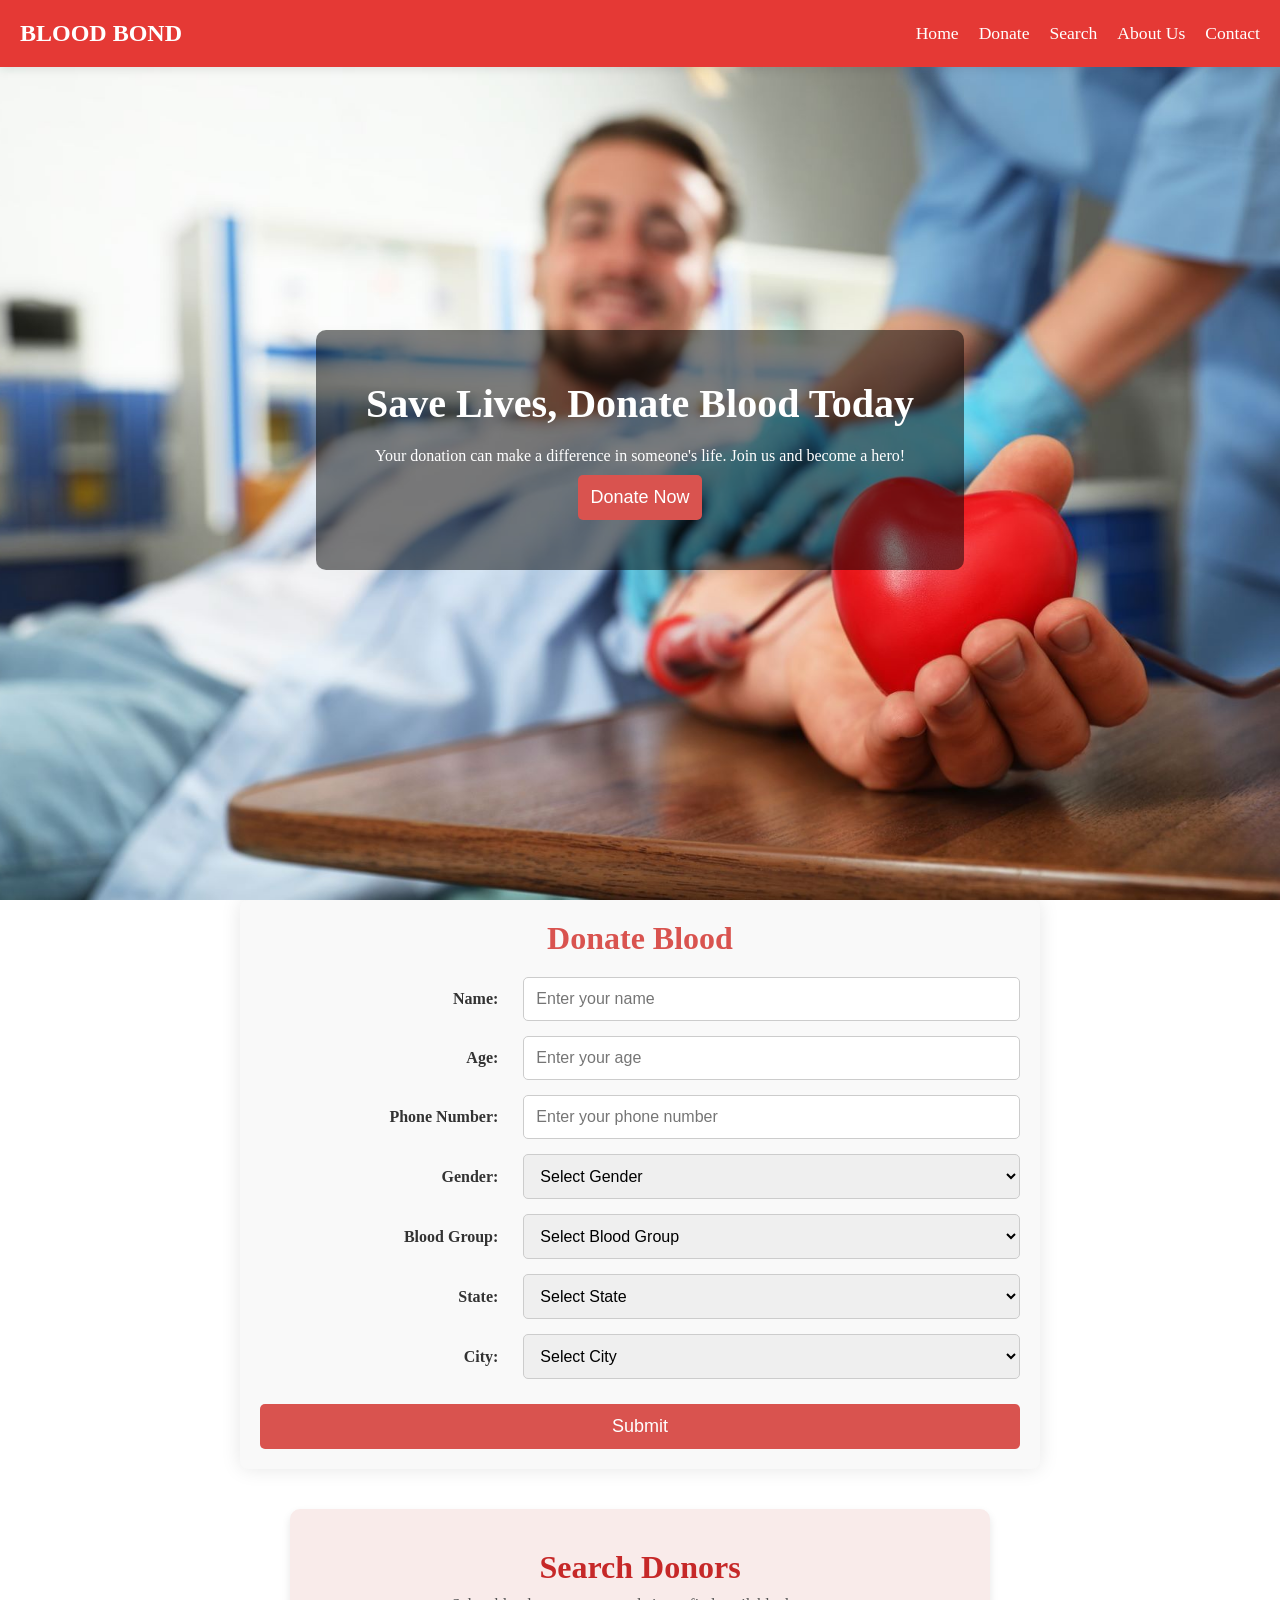
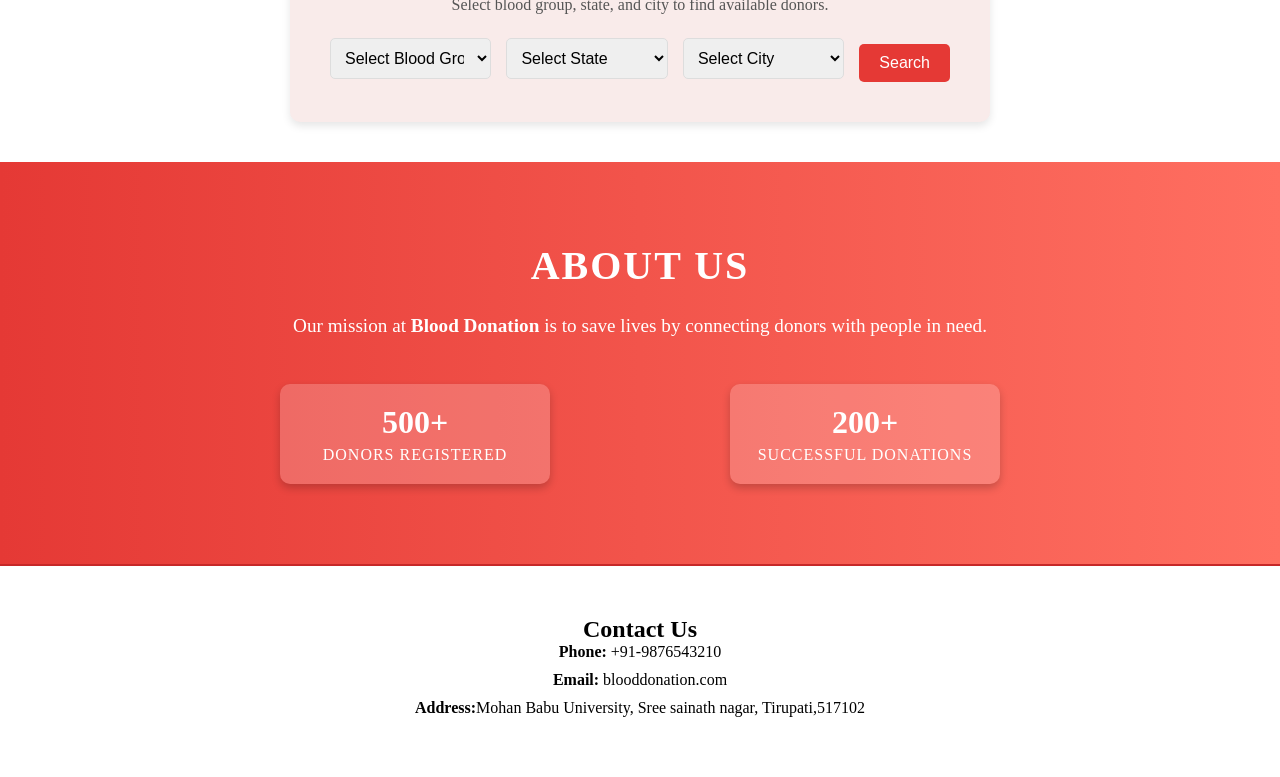
==== index.html @ c9a200f4 "Add files via upload" ====
<!DOCTYPE html>
<html lang="en">
<head>
  <meta charset="UTF-8">
  <meta name="viewport" content="width=device-width, initial-scale=1.0">
  <title>Blood Donation Website</title>
  <link rel="stylesheet" href="styles.css">
  <link href="https://fonts.googleapis.com/css2?family=Poppins:wght@300;400;600&display=swap" rel="stylesheet">
  <style>
    a{
      color:white;
      
      text-decoration: none;
      
    }
  </style>
</head>
<body>
     <!-- Navbar -->
  <header>
    <nav class="navbar">
      <div class="logo">
        <a href="#">BLOOD BOND</a>
      </div>
      <ul class="nav-links">
        <li><a href="#home">Home</a></li>
        <li><a href="#donate">Donate</a></li>
        <li><a href="#search">Search</a></li>
        <li><a href="#about">About Us</a></li>
        <li><a href="#contact">Contact</a></li>
      </ul>
      <div class="menu-icon" onclick="toggleMenu()">
        <span></span>
        <span></span>
        <span></span>
      </div>
    </nav>
  </header>

  <!-- Home Section -->
  <section id="home" class="home">
    <div class="overlay">
      <h2>Save Lives, Donate Blood Today</h2>
      <p>Your donation can make a difference in someone's life. Join us and become a hero!</p>
      <button><a href="#donate">Donate Now</a></button>
    </div>
  </section>

<!-- Donate Section -->
<div id="donate" class="donate">
  <h2>Donate Blood</h2>
  <div class="donate-form">
    <form action="submit_donation.php" method="POST">
      <label for="name">Name:</label>
      <input type="text" id="name" name="name" placeholder="Enter your name" required>

      <label for="age">Age:</label>
      <input type="number" id="age" name="age" placeholder="Enter your age" required min="18" max="65">

      <label for="phone">Phone Number:</label>
      <input type="tel" id="phone" name="phone" placeholder="Enter your phone number" required pattern="[0-9]{10}">

      <label for="gender">Gender:</label>
      <select id="gender" name="gender" required>
        <option value="" disabled selected>Select Gender</option>
        <option value="Male">Male</option>
        <option value="Female">Female</option>
        <option value="Other">Other</option>
      </select>

      <label for="bloodGroup">Blood Group:</label>
      <select id="bloodGroup" name="bloodGroup" required>
        <option value="" disabled selected>Select Blood Group</option>
        <option value="A+">A+</option>
        <option value="A-">A-</option>
        <option value="B+">B+</option>
        <option value="B-">B-</option>
        <option value="O+">O+</option>
        <option value="O-">O-</option>
        <option value="AB+">AB+</option>
        <option value="AB-">AB-</option>
      </select>

      <label for="state">State:</label>
      <select id="state" name="state" onchange="updateCityOptions('city', this.value)" required>
        <option value="" disabled selected>Select State</option>
        <option value="Delhi">Delhi</option>
        <option value="Maharashtra">Maharashtra</option>
        <option value="Tamil Nadu">Tamil Nadu</option>
        <option value="Karnataka">Karnataka</option>
        <option value="Gujarat">Gujarat</option>
        <option value="Rajasthan">Rajasthan</option>
        <option value="Uttar Pradesh">Uttar Pradesh</option>
        <option value="West Bengal">West Bengal</option>
        <option value="Punjab">Punjab</option>
        <option value="Haryana">Haryana</option>
        <option value="Kerala">Kerala</option>
        <option value="Madhya Pradesh">Madhya Pradesh</option>
        <option value="Bihar">Bihar</option>
        <option value="Telangana">Telangana</option>
        <option value="Andhra Pradesh">Andhra Pradesh</option>
        <option value="Odisha">Odisha</option>
        <option value="Assam">Assam</option>
        <option value="Jharkhand">Jharkhand</option>
        <option value="Chhattisgarh">Chhattisgarh</option>
        <option value="Uttarakhand">Uttarakhand</option>
        <option value="Goa">Goa</option>
        <option value="Himachal Pradesh">Himachal Pradesh</option>
        <option value="Jammu and Kashmir">Jammu and Kashmir</option>
        <option value="Meghalaya">Meghalaya</option>
        <option value="Tripura">Tripura</option>
        <option value="Nagaland">Nagaland</option>
        <option value="Mizoram">Mizoram</option>
        <option value="Manipur">Manipur</option>
        <option value="Arunachal Pradesh">Arunachal Pradesh</option>
        <option value="Sikkim">Sikkim</option>
      </select>

      <label for="city">City:</label>
      <select id="city" name="city" required>
        <option value="" disabled selected>Select City</option>
      </select>

      <button type="submit">Submit</button>
    </form>
  </div>
</div>


<!-- Search Section -->

<div id="search" class="search">
  <h2>Search Donors</h2>
  <p>Select blood group, state, and city to find available donors.</p>
 
 <form action="search.php" method="POST" class="search-bar">
    <select class="search-dropdown" id="searchBloodGroup" name="searchBloodGroup">
      <option value="" disabled selected>Select Blood Group</option>
      <option value="A+">A+</option>
      <option value="A-">A-</option>
      <option value="B+">B+</option>
      <option value="B-">B-</option>
      <option value="O+">O+</option>
      <option value="O-">O-</option>
      <option value="AB+">AB+</option>
      <option value="AB-">AB-</option>
    </select>

    <select class="search-dropdown" id="searchState" name="searchState" onchange="updateCityOptions('searchCity', this.value)">
      <option value="" disabled selected>Select State</option>
      <option value="Delhi">Delhi</option>
      <option value="Maharashtra">Maharashtra</option>
      <option value="Tamil Nadu">Tamil Nadu</option>
      <option value="Karnataka">Karnataka</option>
      <option value="Gujarat">Gujarat</option>
      <option value="Rajasthan">Rajasthan</option>
      <option value="Uttar Pradesh">Uttar Pradesh</option>
      <option value="West Bengal">West Bengal</option>
      <option value="Punjab">Punjab</option>
      <option value="Haryana">Haryana</option>
      <option value="Kerala">Kerala</option>
      <option value="Madhya Pradesh">Madhya Pradesh</option>
      <option value="Bihar">Bihar</option>
      <option value="Telangana">Telangana</option>
      <option value="Andhra Pradesh">Andhra Pradesh</option>
      <option value="Odisha">Odisha</option>
      <option value="Assam">Assam</option>
      <option value="Jharkhand">Jharkhand</option>
      <option value="Chhattisgarh">Chhattisgarh</option>
      <option value="Uttarakhand">Uttarakhand</option>
      <option value="Goa">Goa</option>
      <option value="Himachal Pradesh">Himachal Pradesh</option>
      <option value="Jammu and Kashmir">Jammu and Kashmir</option>
      <option value="Meghalaya">Meghalaya</option>
      <option value="Tripura">Tripura</option>
      <option value="Nagaland">Nagaland</option>
      <option value="Mizoram">Mizoram</option>
      <option value="Manipur">Manipur</option>
      <option value="Arunachal Pradesh">Arunachal Pradesh</option>
      <option value="Sikkim">Sikkim</option>
    </select>

    <select class="search-dropdown" id="searchCity" name="searchCity">
      <option value=""disabled selected>Select City</option>
    </select>

    <button id="searchButton" name="searchDonors" onclick="searchDonors()">Search</button>

    </form>
 </div>

 
  <!-- About Us Section -->
  <section id="about" class="about-section">
    <div class="about-container">
      <h2>About Us</h2>
      <p class="about-description">
        Our mission at <b>Blood Donation</b> is to save lives by connecting donors with people in need.
      </p>
      <div class="about-stats">
        <div class="stat-box">
          <h3>500+</h3>
          <p>Donors Registered</p>
        </div>
        <div class="stat-box">
          <h3>200+</h3>
          <p>Successful Donations</p>
        </div>
      </div>
    </div>
  </section>

  <!-- Contact Section -->
  <section id="contact" class="contact">
    <h2>Contact Us</h2>
    <p><strong>Phone:</strong> +91-9876543210</p>
    <p><strong>Email:</strong> blooddonation.com</p>
    <p><strong>Address:</strong>Mohan Babu University, Sree sainath nagar, Tirupati,517102</p>
  </section>

  

  <!-- Link to the external JavaScript file -->
  <script src="script.js"></script>

</body>
</html>
---- styles.css ----
/* Global Reset */
* {
  margin: 0;
  padding: 0;
  box-sizing: border-box;
}

header {
  position: fixed;
  width: 100%;
  top: 0;
  left: 0;
  z-index: 100;
}

/* Navbar Styles */
.navbar {
  background-color: #e53935;
  display: flex;
  justify-content: space-between;
  align-items: center;
  padding: 20px;
  box-shadow: 0 2px 10px rgba(0, 0, 0, 0.1);
}

.navbar .logo a {
  color: #fff;
  font-size: 1.5rem;
  font-weight: bold;
  text-decoration: none;
  transition: color 0.3s;
}

.navbar .logo a:hover {
  color: #ffcdd2;
}

.nav-links {
  display: flex;
  gap: 20px;
  list-style: none;
}

.nav-links a {
  color: white;
  text-decoration: none;
  font-size: 1.1rem;
  transition: color 0.3s;
}

.nav-links a:hover {
  color: #ffcdd2;
  text-shadow: 0 1px 5px rgba(0, 0, 0, 0.3);
}

/* Menu Icon for Mobile */
.menu-icon {
  display: none;
  flex-direction: column;
  cursor: pointer;
}

.menu-icon span {
  width: 30px;
  height: 3px;
  background-color: white;
  margin: 4px 0;
  transition: 0.4s;
}

/* Responsive Navbar */
@media (max-width: 768px) {
  .nav-links {
    position: fixed;
    top: 70px;
    right: 0;
    width: 100%;
    background-color: #e53935;
    flex-direction: column;
    align-items: center;
    gap: 15px;
    display: none;
    padding: 20px;
  }

  .nav-links.active {
    display: flex;
  }

  .menu-icon {
    display: flex;
  }
}

/* Home Section with Full Background Image */
.home {
  background: url('blood\ donation\ image.jpg') no-repeat center center/cover;
  height: 100vh;
  display: flex;
  align-items: center;
  justify-content: center;
  position: relative;
}

.home .overlay {
  background-color: rgba(0, 0, 0, 0.5);
  padding: 50px;
  border-radius: 10px;
  text-align: center;
  color: white;
}

.home h2 {
  font-size: 2.5rem;
  margin-bottom: 20px;
}

button {
  background-color: #ff6f61;
  color: white;
  border: none;
  padding: 15px 30px;
  margin-top: 10px;
  cursor: pointer;
  transition: background-color 0.3s, transform 0.1s;
}

button:hover {
  background-color: #e53935;
  transform: scale(1.05);
}

/* Donate Section */
#donate {
  max-width: 800px;
  margin: 0 auto;
  padding: 20px;
  background-color: #f9f9f9;
  border-radius: 8px;
  box-shadow: 0 0 20px rgba(0, 0, 0, 0.1);
}

.donate-card {
  background-color: #ffffff;
  border-radius: 10px;
  padding: 30px;
  box-shadow: 0 2px 10px rgba(0, 0, 0, 0.1);
}

#donate h2 {
  text-align: center;
  margin-bottom: 20px;
  color: #d9534f;
  font-size: 2rem;
}

form {
  display: grid;
  grid-template-columns: 1fr 2fr;
  gap: 15px;
  align-items: center;
}

form label {
  text-align: right;
  padding-right: 10px;
  font-weight: bold;
  color: #333;
}

form input,
form select {
  width: 100%;
  padding: 12px;
  border: 1px solid #ccc;
  border-radius: 5px;
  font-size: 16px;
  transition: border 0.3s;
}

form input:focus,
form select:focus {
  border: 1px solid #d9534f;
  outline: none;
}

button {
  grid-column: 1 / -1;
  padding: 12px;
  background-color: #d9534f;
  color: white;
  font-size: 18px;
  border: none;
  border-radius: 5px;
  cursor: pointer;
  transition: background-color 0.3s, transform 0.1s;
}

button:hover {
  background-color: #c9302c;
}

#donateMessage {
  text-align: center;
  margin-top: 15px;
  font-size: 16px;
}

/* Search Section Styling */
.search {
  background-color: #f9ebea;
  padding: 40px;
  text-align: center;
  border-radius: 10px;
  box-shadow: 0 4px 8px rgba(0, 0, 0, 0.1);
  margin: 40px auto;
  max-width: 700px;
}

.search h2 {
  color: #c62828;
  font-size: 2rem;
  margin-bottom: 10px;
}

.search p {
  margin-bottom: 20px;
  font-size: 1rem;
  color: #555;
}

.search-bar {
  display: flex;
  justify-content: center;
  align-items: center;
  gap: 15px;
}

.search-dropdown {
  width: 50%;
  padding: 10px;
  border-radius: 5px;
  border: 1px solid #ddd;
  font-size: 1rem;
  transition: border 0.3s;
}

.search-dropdown:focus {
  border: 1px solid #e53935;
  outline: none;
}

.search-bar button {
  padding: 10px 20px;
  background-color: #e53935;
  color: white;
  border: none;
  border-radius: 5px;
  cursor: pointer;
  font-size: 1rem;
  transition: background-color 0.3s, transform 0.1s;
}

.search-bar button:hover {
  background-color: #c62828;
  transform: scale(1.05);
} 


/* About Us Section */
.about-section {
  background: linear-gradient(to right, #e53935, #ff6f61);
  padding: 80px 20px;
  color: white;
  text-align: center;
}

.about-container {
  max-width: 900px;
  margin: auto;
}

.about-container h2 {
  font-size: 2.5rem;
  margin-bottom: 20px;
  letter-spacing: 2px;
  text-transform: uppercase;
}

.about-description, .about-mission {
  font-size: 1.2rem;
  margin-bottom: 15px;
  line-height: 1.8;
}

.about-stats {
  display: flex;
  justify-content: space-around;
  margin-top: 40px;
}

.stat-box {
  background-color: rgba(255, 255, 255, 0.2);
  padding: 20px;
  border-radius: 10px;
  width: 30%;
  box-shadow: 0 4px 8px rgba(0, 0, 0, 0.2);
  transition: transform 0.3s, box-shadow 0.3s;
}

.stat-box h3 {
  font-size: 2rem;
  margin-bottom: 5px;
}

.stat-box p {
  font-size: 1rem;
  margin: 0;
  text-transform: uppercase;
  letter-spacing: 1px;
}


/* Hover Effect on Stat Boxes */
.stat-box:hover {
  transform: scale(1.05);
  box-shadow: 0 6px 12px rgba(0, 0, 0, 0.3);
}

/* Responsive Design */
@media (max-width: 768px) {
  .about-stats {
    flex-direction: column;
    gap: 20px;
  }

  .stat-box {
    width: 80%;
    margin: auto;
  }
}


.contact {
  background-color: #fff;
  padding: 50px;
  text-align: center;
  border-top: 2px solid #c62828;
}

.contact p {
  margin-bottom: 10px;
}

.footer {
  background-color: #333;
  color: white;
  text-align: center;
  padding: 15px;
}
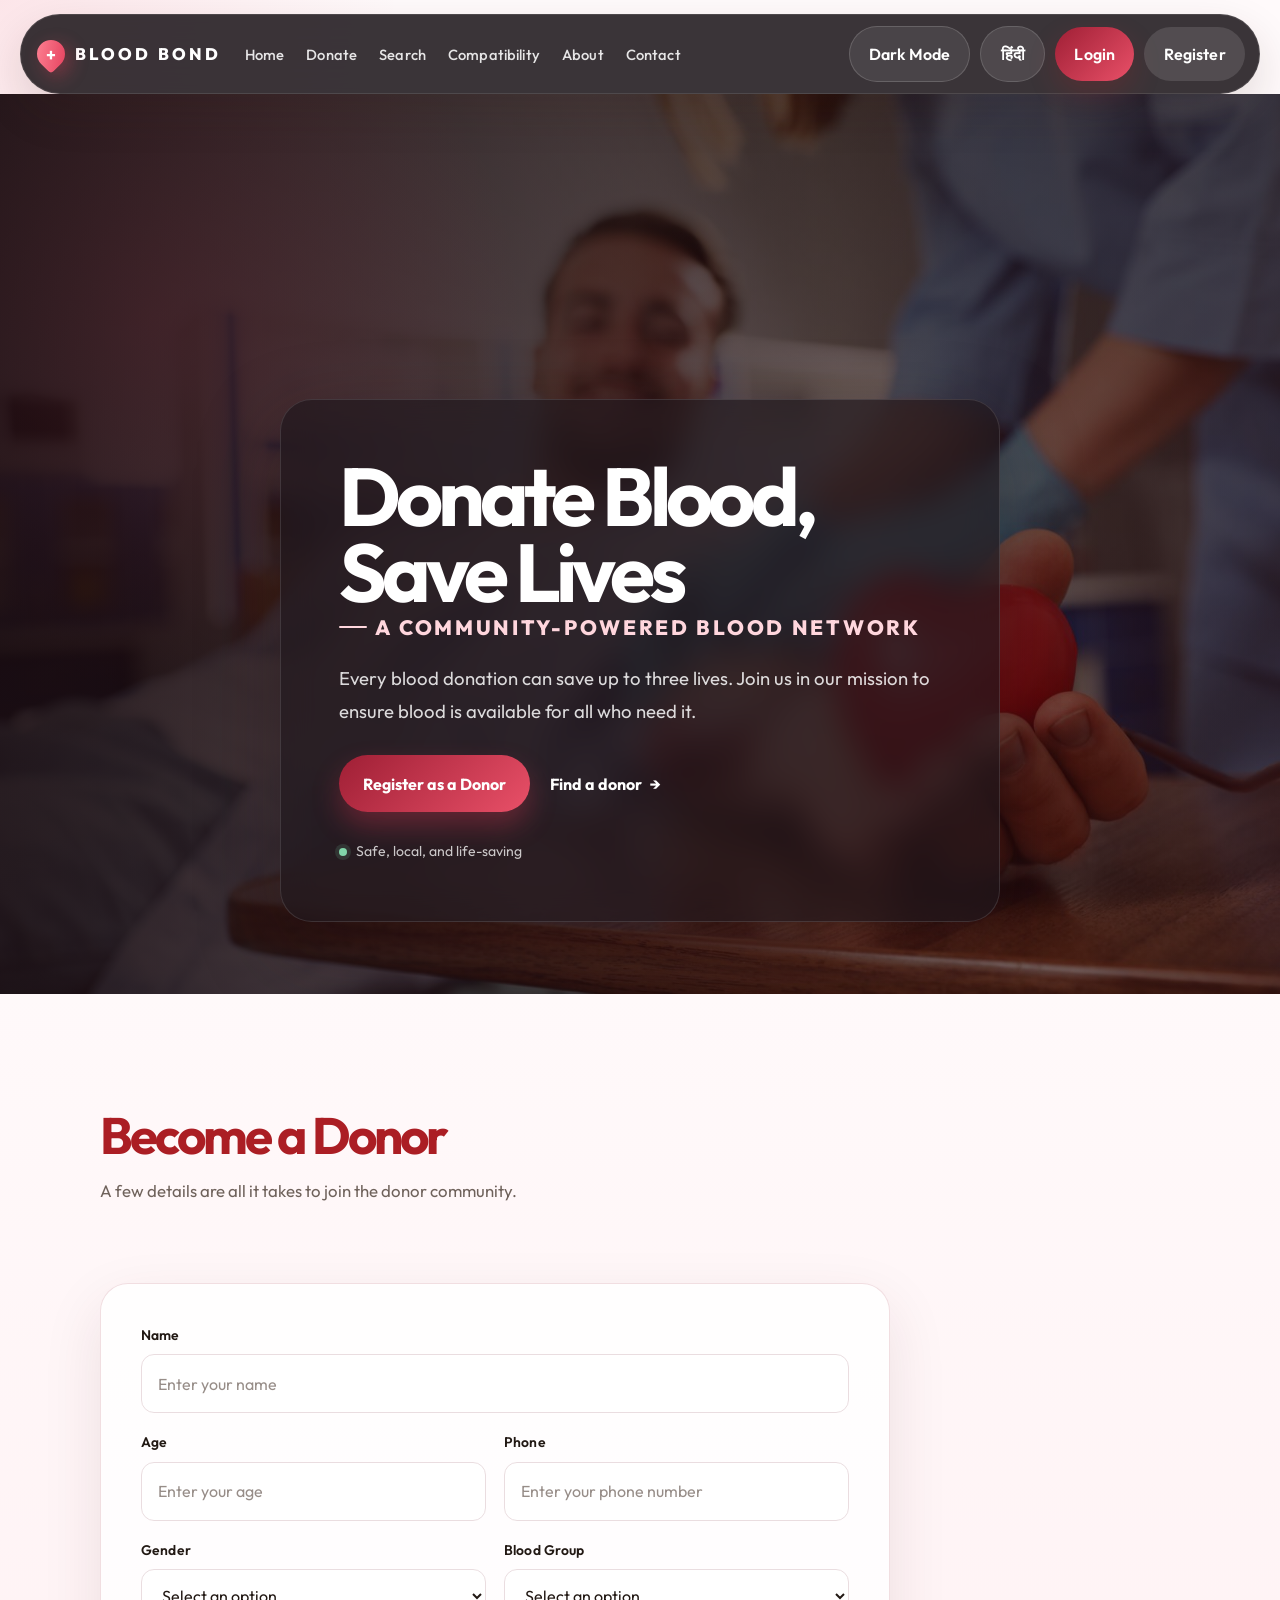
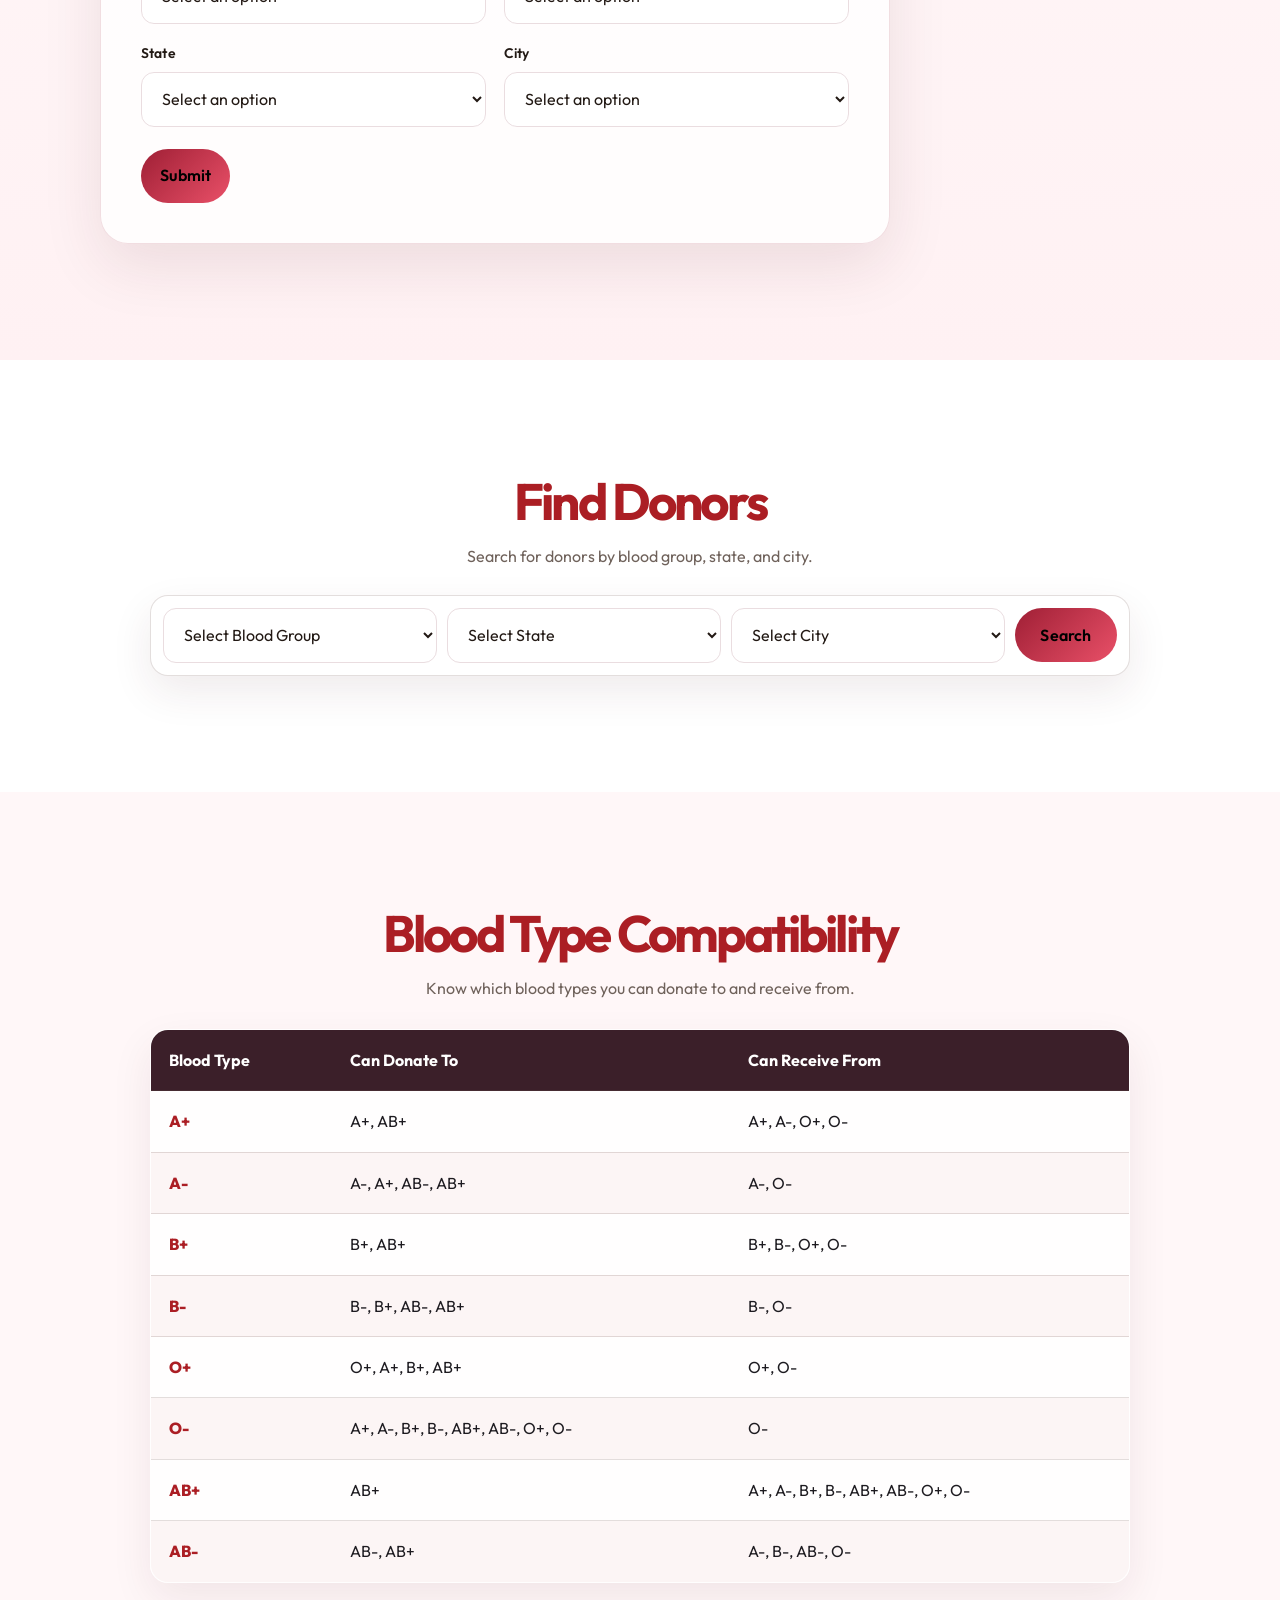
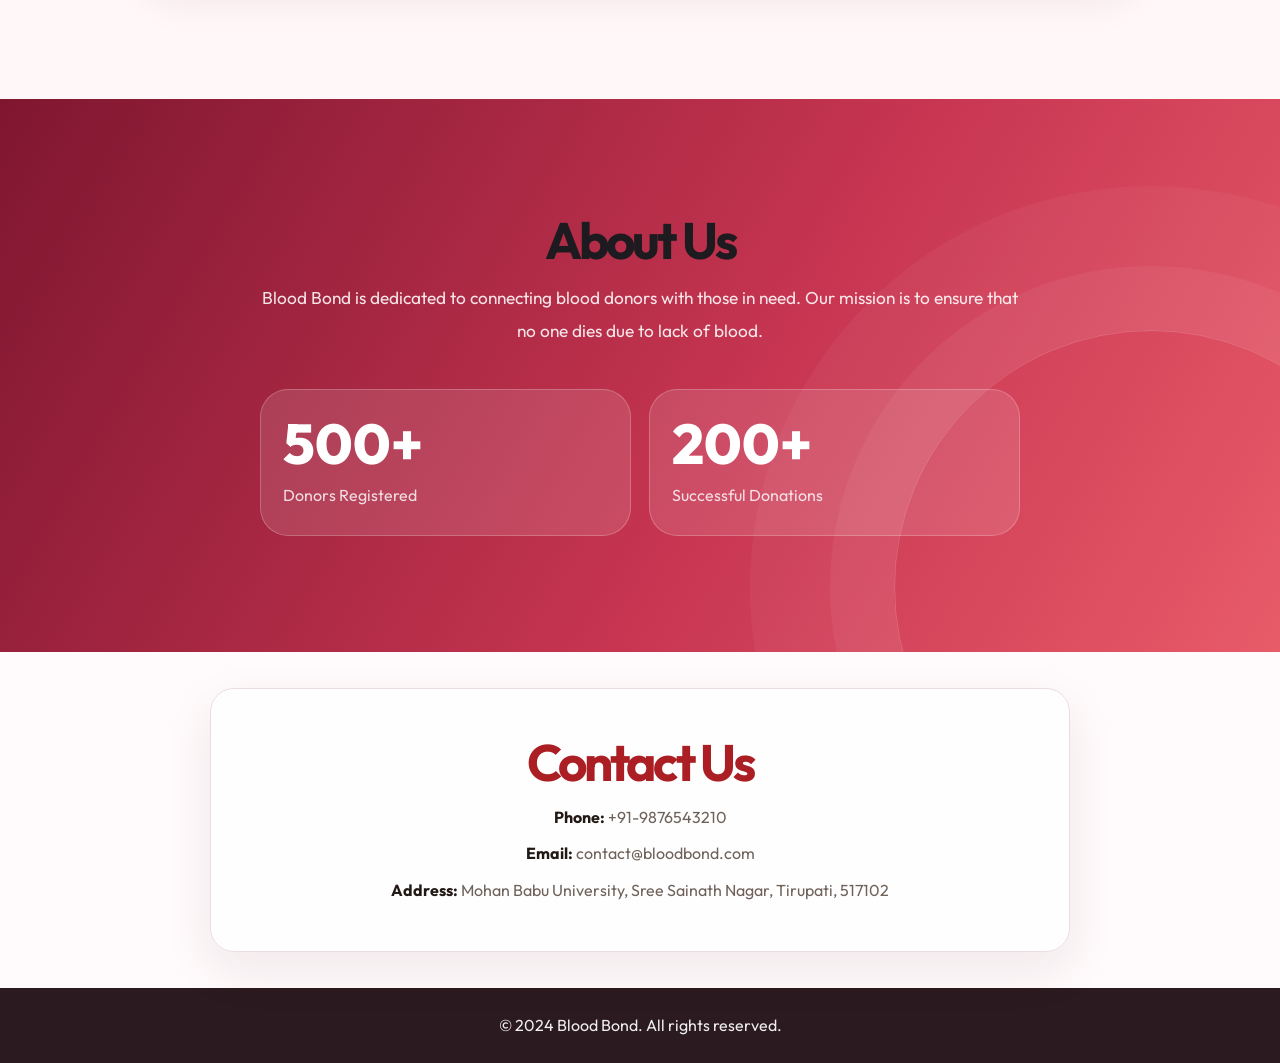
==== commit 3ef3b2a5: "Prepare Blood Bond for deployment" ====
--- a/index.html
+++ b/index.html
@@ -1,227 +1,260 @@
-<!DOCTYPE html>
-<html lang="en">
-<head>
-  <meta charset="UTF-8">
-  <meta name="viewport" content="width=device-width, initial-scale=1.0">
-  <title>Blood Donation Website</title>
-  <link rel="stylesheet" href="styles.css">
-  <link href="https://fonts.googleapis.com/css2?family=Poppins:wght@300;400;600&display=swap" rel="stylesheet">
-  <style>
-    a{
-      color:white;
-      
-      text-decoration: none;
-      
-    }
-  </style>
-</head>
-<body>
-     <!-- Navbar -->
-  <header>
-    <nav class="navbar">
-      <div class="logo">
-        <a href="#">BLOOD BOND</a>
-      </div>
-      <ul class="nav-links">
-        <li><a href="#home">Home</a></li>
-        <li><a href="#donate">Donate</a></li>
-        <li><a href="#search">Search</a></li>
-        <li><a href="#about">About Us</a></li>
-        <li><a href="#contact">Contact</a></li>
-      </ul>
-      <div class="menu-icon" onclick="toggleMenu()">
-        <span></span>
-        <span></span>
-        <span></span>
-      </div>
-    </nav>
-  </header>
-
-  <!-- Home Section -->
-  <section id="home" class="home">
-    <div class="overlay">
-      <h2>Save Lives, Donate Blood Today</h2>
-      <p>Your donation can make a difference in someone's life. Join us and become a hero!</p>
-      <button><a href="#donate">Donate Now</a></button>
-    </div>
-  </section>
-
-<!-- Donate Section -->
-<div id="donate" class="donate">
-  <h2>Donate Blood</h2>
-  <div class="donate-form">
-    <form action="submit_donation.php" method="POST">
-      <label for="name">Name:</label>
-      <input type="text" id="name" name="name" placeholder="Enter your name" required>
-
-      <label for="age">Age:</label>
-      <input type="number" id="age" name="age" placeholder="Enter your age" required min="18" max="65">
-
-      <label for="phone">Phone Number:</label>
-      <input type="tel" id="phone" name="phone" placeholder="Enter your phone number" required pattern="[0-9]{10}">
-
-      <label for="gender">Gender:</label>
-      <select id="gender" name="gender" required>
-        <option value="" disabled selected>Select Gender</option>
-        <option value="Male">Male</option>
-        <option value="Female">Female</option>
-        <option value="Other">Other</option>
-      </select>
-
-      <label for="bloodGroup">Blood Group:</label>
-      <select id="bloodGroup" name="bloodGroup" required>
-        <option value="" disabled selected>Select Blood Group</option>
-        <option value="A+">A+</option>
-        <option value="A-">A-</option>
-        <option value="B+">B+</option>
-        <option value="B-">B-</option>
-        <option value="O+">O+</option>
-        <option value="O-">O-</option>
-        <option value="AB+">AB+</option>
-        <option value="AB-">AB-</option>
-      </select>
-
-      <label for="state">State:</label>
-      <select id="state" name="state" onchange="updateCityOptions('city', this.value)" required>
-        <option value="" disabled selected>Select State</option>
-        <option value="Delhi">Delhi</option>
-        <option value="Maharashtra">Maharashtra</option>
-        <option value="Tamil Nadu">Tamil Nadu</option>
-        <option value="Karnataka">Karnataka</option>
-        <option value="Gujarat">Gujarat</option>
-        <option value="Rajasthan">Rajasthan</option>
-        <option value="Uttar Pradesh">Uttar Pradesh</option>
-        <option value="West Bengal">West Bengal</option>
-        <option value="Punjab">Punjab</option>
-        <option value="Haryana">Haryana</option>
-        <option value="Kerala">Kerala</option>
-        <option value="Madhya Pradesh">Madhya Pradesh</option>
-        <option value="Bihar">Bihar</option>
-        <option value="Telangana">Telangana</option>
-        <option value="Andhra Pradesh">Andhra Pradesh</option>
-        <option value="Odisha">Odisha</option>
-        <option value="Assam">Assam</option>
-        <option value="Jharkhand">Jharkhand</option>
-        <option value="Chhattisgarh">Chhattisgarh</option>
-        <option value="Uttarakhand">Uttarakhand</option>
-        <option value="Goa">Goa</option>
-        <option value="Himachal Pradesh">Himachal Pradesh</option>
-        <option value="Jammu and Kashmir">Jammu and Kashmir</option>
-        <option value="Meghalaya">Meghalaya</option>
-        <option value="Tripura">Tripura</option>
-        <option value="Nagaland">Nagaland</option>
-        <option value="Mizoram">Mizoram</option>
-        <option value="Manipur">Manipur</option>
-        <option value="Arunachal Pradesh">Arunachal Pradesh</option>
-        <option value="Sikkim">Sikkim</option>
-      </select>
-
-      <label for="city">City:</label>
-      <select id="city" name="city" required>
-        <option value="" disabled selected>Select City</option>
-      </select>
-
-      <button type="submit">Submit</button>
-    </form>
-  </div>
-</div>
-
-
-<!-- Search Section -->
-
-<div id="search" class="search">
-  <h2>Search Donors</h2>
-  <p>Select blood group, state, and city to find available donors.</p>
- 
- <form action="search.php" method="POST" class="search-bar">
-    <select class="search-dropdown" id="searchBloodGroup" name="searchBloodGroup">
-      <option value="" disabled selected>Select Blood Group</option>
-      <option value="A+">A+</option>
-      <option value="A-">A-</option>
-      <option value="B+">B+</option>
-      <option value="B-">B-</option>
-      <option value="O+">O+</option>
-      <option value="O-">O-</option>
-      <option value="AB+">AB+</option>
-      <option value="AB-">AB-</option>
-    </select>
-
-    <select class="search-dropdown" id="searchState" name="searchState" onchange="updateCityOptions('searchCity', this.value)">
-      <option value="" disabled selected>Select State</option>
-      <option value="Delhi">Delhi</option>
-      <option value="Maharashtra">Maharashtra</option>
-      <option value="Tamil Nadu">Tamil Nadu</option>
-      <option value="Karnataka">Karnataka</option>
-      <option value="Gujarat">Gujarat</option>
-      <option value="Rajasthan">Rajasthan</option>
-      <option value="Uttar Pradesh">Uttar Pradesh</option>
-      <option value="West Bengal">West Bengal</option>
-      <option value="Punjab">Punjab</option>
-      <option value="Haryana">Haryana</option>
-      <option value="Kerala">Kerala</option>
-      <option value="Madhya Pradesh">Madhya Pradesh</option>
-      <option value="Bihar">Bihar</option>
-      <option value="Telangana">Telangana</option>
-      <option value="Andhra Pradesh">Andhra Pradesh</option>
-      <option value="Odisha">Odisha</option>
-      <option value="Assam">Assam</option>
-      <option value="Jharkhand">Jharkhand</option>
-      <option value="Chhattisgarh">Chhattisgarh</option>
-      <option value="Uttarakhand">Uttarakhand</option>
-      <option value="Goa">Goa</option>
-      <option value="Himachal Pradesh">Himachal Pradesh</option>
-      <option value="Jammu and Kashmir">Jammu and Kashmir</option>
-      <option value="Meghalaya">Meghalaya</option>
-      <option value="Tripura">Tripura</option>
-      <option value="Nagaland">Nagaland</option>
-      <option value="Mizoram">Mizoram</option>
-      <option value="Manipur">Manipur</option>
-      <option value="Arunachal Pradesh">Arunachal Pradesh</option>
-      <option value="Sikkim">Sikkim</option>
-    </select>
-
-    <select class="search-dropdown" id="searchCity" name="searchCity">
-      <option value=""disabled selected>Select City</option>
-    </select>
-
-    <button id="searchButton" name="searchDonors" onclick="searchDonors()">Search</button>
-
-    </form>
- </div>
-
- 
-  <!-- About Us Section -->
-  <section id="about" class="about-section">
-    <div class="about-container">
-      <h2>About Us</h2>
-      <p class="about-description">
-        Our mission at <b>Blood Donation</b> is to save lives by connecting donors with people in need.
-      </p>
-      <div class="about-stats">
-        <div class="stat-box">
-          <h3>500+</h3>
-          <p>Donors Registered</p>
-        </div>
-        <div class="stat-box">
-          <h3>200+</h3>
-          <p>Successful Donations</p>
-        </div>
-      </div>
-    </div>
-  </section>
-
-  <!-- Contact Section -->
-  <section id="contact" class="contact">
-    <h2>Contact Us</h2>
-    <p><strong>Phone:</strong> +91-9876543210</p>
-    <p><strong>Email:</strong> blooddonation.com</p>
-    <p><strong>Address:</strong>Mohan Babu University, Sree sainath nagar, Tirupati,517102</p>
-  </section>
-
-  
-
-  <!-- Link to the external JavaScript file -->
-  <script src="script.js"></script>
-
-</body>
-</html>         +<!DOCTYPE html>
+<html lang="en">
+<head>
+  <meta charset="UTF-8">
+  <meta name="viewport" content="width=device-width, initial-scale=1.0">
+  <title>Blood Bond - Donate Blood, Save Lives</title>
+  <link rel="stylesheet" href="styles.css?v=20260814">
+</head>
+<body>
+  <!-- Navbar -->
+  <header>
+    <nav class="navbar">
+      <div class="navbar-left">
+        <a href="#home" class="logo" aria-label="Blood Bond home">
+          <span class="brand-mark" aria-hidden="true">+</span>
+          <span>BLOOD BOND</span>
+        </a>
+        <ul class="nav-links">
+          <li><a href="#home" data-i18n="nav.home">Home</a></li>
+          <li><a href="#donate" data-i18n="nav.donate">Donate</a></li>
+          <li><a href="#search" data-i18n="nav.search">Search</a></li>
+          <li><a href="#compatibility" data-i18n="nav.compatibility">Compatibility</a></li>
+          <li><a href="#about" data-i18n="nav.about">About</a></li>
+          <li><a href="#contact" data-i18n="nav.contact">Contact</a></li>
+        </ul>
+      </div>
+      <div class="navbar-actions">
+        <button id="darkModeBtn" class="dark-mode-btn" onclick="toggleDarkMode()">Dark Mode</button>
+        <button class="lang-toggle" onclick="toggleLanguage()">हिंदी</button>
+        <a href="pages/login.html" class="auth-link" data-i18n="nav.login">Login</a>
+        <a href="pages/register.html" class="auth-link" data-i18n="nav.register">Register</a>
+      </div>
+      <div class="menu-icon" onclick="toggleMenu()">
+        <span></span>
+        <span></span>
+        <span></span>
+      </div>
+    </nav>
+  </header>
+
+  <!-- Home Section -->
+  <section id="home" class="home">
+    <div class="overlay">
+      <h1 data-i18n="home.title">Donate Blood, Save Lives</h1>
+      <p class="eyebrow">A community-powered blood network</p>
+      <p data-i18n="home.subtitle">Every blood donation can save up to three lives. Join us in our mission to ensure blood is available for all who need it.</p>
+      <div class="hero-actions">
+        <a href="#donate" class="hero-cta" data-i18n="home.cta">Register as a Donor</a>
+        <a href="#search" class="hero-link">Find a donor</a>
+      </div>
+      <div class="hero-note"><span></span> Safe, local, and life-saving</div>
+    </div>
+  </section>
+
+  <!-- Donate Section -->
+  <section id="donate" class="donate">
+    <div class="section-content">
+      <h2 data-i18n="donate.title">Become a Donor</h2>
+      <p class="section-intro">A few details are all it takes to join the donor community.</p>
+      <div id="donateMessage" class="section-message"></div>
+      <div class="donate-form">
+        <form id="donationForm">
+          <div class="form-grid">
+            <div class="form-field form-field-wide">
+              <label for="name" data-i18n="form.name">Full Name</label>
+              <input type="text" id="name" name="name" placeholder="Enter your name" required>
+            </div>
+
+            <div class="form-field">
+              <label for="age" data-i18n="form.age">Age</label>
+              <input type="number" id="age" name="age" placeholder="Enter your age" required min="18" max="65">
+            </div>
+
+            <div class="form-field">
+              <label for="phone" data-i18n="form.phone">Phone Number</label>
+              <input type="tel" id="phone" name="phone" placeholder="Enter your phone number" required pattern="[0-9]{10}">
+            </div>
+
+            <div class="form-field">
+              <label for="gender" data-i18n="form.gender">Gender</label>
+              <select id="gender" name="gender" required>
+                <option value="" disabled selected data-i18n="form.select">Select Gender</option>
+                <option value="Male">Male</option>
+                <option value="Female">Female</option>
+                <option value="Other">Other</option>
+              </select>
+            </div>
+
+            <div class="form-field">
+              <label for="bloodGroup" data-i18n="form.bloodGroup">Blood Group</label>
+              <select id="bloodGroup" name="bloodGroup" required>
+                <option value="" disabled selected data-i18n="form.select">Select Blood Group</option>
+                <option value="A+">A+</option>
+                <option value="A-">A-</option>
+                <option value="B+">B+</option>
+                <option value="B-">B-</option>
+                <option value="O+">O+</option>
+                <option value="O-">O-</option>
+                <option value="AB+">AB+</option>
+                <option value="AB-">AB-</option>
+              </select>
+            </div>
+
+            <div class="form-field">
+              <label for="state" data-i18n="form.state">State</label>
+              <select id="state" name="state" onchange="updateCityOptions('city', this.value)" required>
+                <option value="" disabled selected data-i18n="form.select">Select State</option>
+            <option value="Delhi">Delhi</option>
+            <option value="Maharashtra">Maharashtra</option>
+            <option value="Tamil Nadu">Tamil Nadu</option>
+            <option value="Karnataka">Karnataka</option>
+            <option value="Gujarat">Gujarat</option>
+            <option value="Rajasthan">Rajasthan</option>
+            <option value="Uttar Pradesh">Uttar Pradesh</option>
+            <option value="West Bengal">West Bengal</option>
+            <option value="Punjab">Punjab</option>
+            <option value="Haryana">Haryana</option>
+            <option value="Kerala">Kerala</option>
+            <option value="Madhya Pradesh">Madhya Pradesh</option>
+            <option value="Bihar">Bihar</option>
+            <option value="Telangana">Telangana</option>
+            <option value="Andhra Pradesh">Andhra Pradesh</option>
+            <option value="Odisha">Odisha</option>
+            <option value="Assam">Assam</option>
+            <option value="Jharkhand">Jharkhand</option>
+            <option value="Chhattisgarh">Chhattisgarh</option>
+            <option value="Uttarakhand">Uttarakhand</option>
+            <option value="Goa">Goa</option>
+            <option value="Himachal Pradesh">Himachal Pradesh</option>
+            <option value="Jammu and Kashmir">Jammu and Kashmir</option>
+            <option value="Meghalaya">Meghalaya</option>
+            <option value="Tripura">Tripura</option>
+            <option value="Nagaland">Nagaland</option>
+            <option value="Mizoram">Mizoram</option>
+            <option value="Manipur">Manipur</option>
+            <option value="Arunachal Pradesh">Arunachal Pradesh</option>
+            <option value="Sikkim">Sikkim</option>
+              </select>
+            </div>
+
+            <div class="form-field">
+              <label for="city" data-i18n="form.city">City</label>
+              <select id="city" name="city" required>
+                <option value="" disabled selected data-i18n="form.select">Select City</option>
+              </select>
+            </div>
+          </div>
+
+          <button type="submit" id="submitBtn">Submit</button>
+        </form>
+      </div>
+    </div>
+  </section>
+
+  <!-- Search Section -->
+  <section id="search" class="search">
+    <div class="section-content">
+      <h2 data-i18n="search.title">Find Donors</h2>
+      <p data-i18n="search.subtitle">Search for donors by blood group, state, and city.</p>
+
+      <form action="search.php" method="POST" class="search-bar">
+        <select class="search-dropdown" id="searchBloodGroup" name="searchBloodGroup">
+          <option value="" disabled selected>Select Blood Group</option>
+          <option value="A+">A+</option>
+          <option value="A-">A-</option>
+          <option value="B+">B+</option>
+          <option value="B-">B-</option>
+          <option value="O+">O+</option>
+          <option value="O-">O-</option>
+          <option value="AB+">AB+</option>
+          <option value="AB-">AB-</option>
+        </select>
+
+        <select class="search-dropdown" id="searchState" name="searchState" onchange="updateCityOptions('searchCity', this.value)">
+          <option value="" disabled selected>Select State</option>
+          <option value="Delhi">Delhi</option>
+          <option value="Maharashtra">Maharashtra</option>
+          <option value="Tamil Nadu">Tamil Nadu</option>
+          <option value="Karnataka">Karnataka</option>
+          <option value="Gujarat">Gujarat</option>
+          <option value="Rajasthan">Rajasthan</option>
+          <option value="Uttar Pradesh">Uttar Pradesh</option>
+          <option value="West Bengal">West Bengal</option>
+          <option value="Punjab">Punjab</option>
+          <option value="Haryana">Haryana</option>
+          <option value="Kerala">Kerala</option>
+          <option value="Madhya Pradesh">Madhya Pradesh</option>
+          <option value="Bihar">Bihar</option>
+          <option value="Telangana">Telangana</option>
+          <option value="Andhra Pradesh">Andhra Pradesh</option>
+          <option value="Odisha">Odisha</option>
+          <option value="Assam">Assam</option>
+          <option value="Jharkhand">Jharkhand</option>
+          <option value="Chhattisgarh">Chhattisgarh</option>
+          <option value="Uttarakhand">Uttarakhand</option>
+          <option value="Goa">Goa</option>
+          <option value="Himachal Pradesh">Himachal Pradesh</option>
+          <option value="Jammu and Kashmir">Jammu and Kashmir</option>
+          <option value="Meghalaya">Meghalaya</option>
+          <option value="Tripura">Tripura</option>
+          <option value="Nagaland">Nagaland</option>
+          <option value="Mizoram">Mizoram</option>
+          <option value="Manipur">Manipur</option>
+          <option value="Arunachal Pradesh">Arunachal Pradesh</option>
+          <option value="Sikkim">Sikkim</option>
+        </select>
+
+        <select class="search-dropdown" id="searchCity" name="searchCity">
+          <option value="" disabled selected>Select City</option>
+        </select>
+
+        <button type="button" onclick="searchDonors()">Search</button>
+      </form>
+    </div>
+  </section>
+
+  <!-- Compatibility Section -->
+  <section id="compatibility" class="compatibility-section">
+    <div class="section-content">
+      <h2 data-i18n="compatibility.title">Blood Type Compatibility</h2>
+      <p data-i18n="compatibility.subtitle">Know which blood types you can donate to and receive from.</p>
+      <div id="compatibilityChart"></div>
+    </div>
+  </section>
+
+  <!-- About Us Section -->
+  <section id="about" class="about-section">
+    <div class="section-content">
+      <h2 data-i18n="about.title">About Us</h2>
+      <p class="about-description" data-i18n="about.description">Blood Bond is dedicated to connecting blood donors with those in need. Our mission is to ensure that no one dies due to lack of blood.</p>
+      <div class="stats-container">
+        <div class="stat-box">
+          <div class="stat-number">500+</div>
+          <div class="stat-label">Donors Registered</div>
+        </div>
+        <div class="stat-box">
+          <div class="stat-number">200+</div>
+          <div class="stat-label">Successful Donations</div>
+        </div>
+      </div>
+    </div>
+  </section>
+
+  <!-- Contact Section -->
+  <section id="contact" class="contact">
+    <div class="section-content">
+      <h2 data-i18n="contact.title">Contact Us</h2>
+      <p><strong>Phone:</strong> +91-9876543210</p>
+      <p><strong>Email:</strong> contact@bloodbond.com</p>
+      <p><strong>Address:</strong> Mohan Babu University, Sree Sainath Nagar, Tirupati, 517102</p>
+    </div>
+  </section>
+
+  <footer>
+    <p>&copy; 2024 Blood Bond. All rights reserved.</p>
+  </footer>
+
+  <script src="script.js?v=20260813"></script>
+</body>
+</html>
--- a/styles.css
+++ b/styles.css
@@ -1,360 +1,1821 @@
-/* Global Reset */
-* {
-  margin: 0;
-  padding: 0;
-  box-sizing: border-box;
-}
-
-header {
-  position: fixed;
-  width: 100%;
-  top: 0;
-  left: 0;
-  z-index: 100;
-}
-
-/* Navbar Styles */
-.navbar {
-  background-color: #e53935;
-  display: flex;
-  justify-content: space-between;
-  align-items: center;
-  padding: 20px;
-  box-shadow: 0 2px 10px rgba(0, 0, 0, 0.1);
-}
-
-.navbar .logo a {
-  color: #fff;
-  font-size: 1.5rem;
-  font-weight: bold;
-  text-decoration: none;
-  transition: color 0.3s;
-}
-
-.navbar .logo a:hover {
-  color: #ffcdd2;
-}
-
-.nav-links {
-  display: flex;
-  gap: 20px;
-  list-style: none;
-}
-
-.nav-links a {
-  color: white;
-  text-decoration: none;
-  font-size: 1.1rem;
-  transition: color 0.3s;
-}
-
-.nav-links a:hover {
-  color: #ffcdd2;
-  text-shadow: 0 1px 5px rgba(0, 0, 0, 0.3);
-}
-
-/* Menu Icon for Mobile */
-.menu-icon {
-  display: none;
-  flex-direction: column;
-  cursor: pointer;
-}
-
-.menu-icon span {
-  width: 30px;
-  height: 3px;
-  background-color: white;
-  margin: 4px 0;
-  transition: 0.4s;
-}
-
-/* Responsive Navbar */
-@media (max-width: 768px) {
-  .nav-links {
-    position: fixed;
-    top: 70px;
-    right: 0;
-    width: 100%;
-    background-color: #e53935;
-    flex-direction: column;
-    align-items: center;
-    gap: 15px;
-    display: none;
-    padding: 20px;
-  }
-
-  .nav-links.active {
-    display: flex;
-  }
-
-  .menu-icon {
-    display: flex;
-  }
-}
-
-/* Home Section with Full Background Image */
-.home {
-  background: url('blood\ donation\ image.jpg') no-repeat center center/cover;
-  height: 100vh;
-  display: flex;
-  align-items: center;
-  justify-content: center;
-  position: relative;
-}
-
-.home .overlay {
-  background-color: rgba(0, 0, 0, 0.5);
-  padding: 50px;
-  border-radius: 10px;
-  text-align: center;
-  color: white;
-}
-
-.home h2 {
-  font-size: 2.5rem;
-  margin-bottom: 20px;
-}
-
-button {
-  background-color: #ff6f61;
-  color: white;
-  border: none;
-  padding: 15px 30px;
-  margin-top: 10px;
-  cursor: pointer;
-  transition: background-color 0.3s, transform 0.1s;
-}
-
-button:hover {
-  background-color: #e53935;
-  transform: scale(1.05);
-}
-
-/* Donate Section */
-#donate {
-  max-width: 800px;
-  margin: 0 auto;
-  padding: 20px;
-  background-color: #f9f9f9;
-  border-radius: 8px;
-  box-shadow: 0 0 20px rgba(0, 0, 0, 0.1);
-}
-
-.donate-card {
-  background-color: #ffffff;
-  border-radius: 10px;
-  padding: 30px;
-  box-shadow: 0 2px 10px rgba(0, 0, 0, 0.1);
-}
-
-#donate h2 {
-  text-align: center;
-  margin-bottom: 20px;
-  color: #d9534f;
-  font-size: 2rem;
-}
-
-form {
-  display: grid;
-  grid-template-columns: 1fr 2fr;
-  gap: 15px;
-  align-items: center;
-}
-
-form label {
-  text-align: right;
-  padding-right: 10px;
-  font-weight: bold;
-  color: #333;
-}
-
-form input,
-form select {
-  width: 100%;
-  padding: 12px;
-  border: 1px solid #ccc;
-  border-radius: 5px;
-  font-size: 16px;
-  transition: border 0.3s;
-}
-
-form input:focus,
-form select:focus {
-  border: 1px solid #d9534f;
-  outline: none;
-}
-
-button {
-  grid-column: 1 / -1;
-  padding: 12px;
-  background-color: #d9534f;
-  color: white;
-  font-size: 18px;
-  border: none;
-  border-radius: 5px;
-  cursor: pointer;
-  transition: background-color 0.3s, transform 0.1s;
-}
-
-button:hover {
-  background-color: #c9302c;
-}
-
-#donateMessage {
-  text-align: center;
-  margin-top: 15px;
-  font-size: 16px;
-}
-
-/* Search Section Styling */
-.search {
-  background-color: #f9ebea;
-  padding: 40px;
-  text-align: center;
-  border-radius: 10px;
-  box-shadow: 0 4px 8px rgba(0, 0, 0, 0.1);
-  margin: 40px auto;
-  max-width: 700px;
-}
-
-.search h2 {
-  color: #c62828;
-  font-size: 2rem;
-  margin-bottom: 10px;
-}
-
-.search p {
-  margin-bottom: 20px;
-  font-size: 1rem;
-  color: #555;
-}
-
-.search-bar {
-  display: flex;
-  justify-content: center;
-  align-items: center;
-  gap: 15px;
-}
-
-.search-dropdown {
-  width: 50%;
-  padding: 10px;
-  border-radius: 5px;
-  border: 1px solid #ddd;
-  font-size: 1rem;
-  transition: border 0.3s;
-}
-
-.search-dropdown:focus {
-  border: 1px solid #e53935;
-  outline: none;
-}
-
-.search-bar button {
-  padding: 10px 20px;
-  background-color: #e53935;
-  color: white;
-  border: none;
-  border-radius: 5px;
-  cursor: pointer;
-  font-size: 1rem;
-  transition: background-color 0.3s, transform 0.1s;
-}
-
-.search-bar button:hover {
-  background-color: #c62828;
-  transform: scale(1.05);
-} 
-
-
-/* About Us Section */
-.about-section {
-  background: linear-gradient(to right, #e53935, #ff6f61);
-  padding: 80px 20px;
-  color: white;
-  text-align: center;
-}
-
-.about-container {
-  max-width: 900px;
-  margin: auto;
-}
-
-.about-container h2 {
-  font-size: 2.5rem;
-  margin-bottom: 20px;
-  letter-spacing: 2px;
-  text-transform: uppercase;
-}
-
-.about-description, .about-mission {
-  font-size: 1.2rem;
-  margin-bottom: 15px;
-  line-height: 1.8;
-}
-
-.about-stats {
-  display: flex;
-  justify-content: space-around;
-  margin-top: 40px;
-}
-
-.stat-box {
-  background-color: rgba(255, 255, 255, 0.2);
-  padding: 20px;
-  border-radius: 10px;
-  width: 30%;
-  box-shadow: 0 4px 8px rgba(0, 0, 0, 0.2);
-  transition: transform 0.3s, box-shadow 0.3s;
-}
-
-.stat-box h3 {
-  font-size: 2rem;
-  margin-bottom: 5px;
-}
-
-.stat-box p {
-  font-size: 1rem;
-  margin: 0;
-  text-transform: uppercase;
-  letter-spacing: 1px;
-}
-
-
-/* Hover Effect on Stat Boxes */
-.stat-box:hover {
-  transform: scale(1.05);
-  box-shadow: 0 6px 12px rgba(0, 0, 0, 0.3);
-}
-
-/* Responsive Design */
-@media (max-width: 768px) {
-  .about-stats {
-    flex-direction: column;
-    gap: 20px;
-  }
-
-  .stat-box {
-    width: 80%;
-    margin: auto;
-  }
-}
-
-
-.contact {
-  background-color: #fff;
-  padding: 50px;
-  text-align: center;
-  border-top: 2px solid #c62828;
-}
-
-.contact p {
-  margin-bottom: 10px;
-}
-
-.footer {
-  background-color: #333;
-  color: white;
-  text-align: center;
-  padding: 15px;
-}
+@import url('https://fonts.googleapis.com/css2?family=Outfit:wght@300;400;500;600;700;800&display=swap');
+
+:root {
+  --bg-primary: #fff8f5;
+  --bg-secondary: #ffffff;
+  --bg-muted: #f8efe9;
+  --surface: rgba(255, 255, 255, 0.82);
+  --surface-strong: rgba(255, 255, 255, 0.96);
+  --text-primary: #221914;
+  --text-secondary: #6f625b;
+  --accent-primary: #ab1e24;
+  --accent-secondary: #e86b4c;
+  --accent-tertiary: #7a191e;
+  --accent-soft: rgba(171, 30, 36, 0.12);
+  --border-color: rgba(118, 92, 84, 0.2);
+  --success-color: #1f8f5a;
+  --error-color: #c43c34;
+  --warning-color: #c27a18;
+  --shadow-sm: 0 8px 20px rgba(54, 26, 20, 0.08);
+  --shadow-md: 0 18px 45px rgba(54, 26, 20, 0.14);
+  --shadow-lg: 0 28px 80px rgba(54, 26, 20, 0.22);
+  --radius-sm: 14px;
+  --radius-md: 20px;
+  --radius-lg: 28px;
+  --radius-pill: 999px;
+}
+
+.dark-mode {
+  --bg-primary: #130f10;
+  --bg-secondary: #1b1516;
+  --bg-muted: #241c1d;
+  --surface: rgba(22, 17, 18, 0.84);
+  --surface-strong: rgba(27, 21, 22, 0.98);
+  --text-primary: #f5ece8;
+  --text-secondary: #c8b7b0;
+  --accent-primary: #ff6f61;
+  --accent-secondary: #ff9f70;
+  --accent-tertiary: #ff4d5f;
+  --accent-soft: rgba(255, 111, 97, 0.16);
+  --border-color: rgba(255, 255, 255, 0.12);
+  --shadow-sm: 0 10px 24px rgba(0, 0, 0, 0.26);
+  --shadow-md: 0 18px 50px rgba(0, 0, 0, 0.34);
+  --shadow-lg: 0 32px 90px rgba(0, 0, 0, 0.42);
+}
+
+* {
+  margin: 0;
+  padding: 0;
+  box-sizing: border-box;
+}
+
+html {
+  scroll-behavior: smooth;
+}
+
+body {
+  font-family: 'Outfit', sans-serif;
+  background:
+    radial-gradient(circle at top left, rgba(171, 30, 36, 0.12), transparent 24%),
+    radial-gradient(circle at top right, rgba(232, 107, 76, 0.12), transparent 28%),
+    linear-gradient(180deg, var(--bg-primary), var(--bg-muted));
+  color: var(--text-primary);
+  line-height: 1.65;
+  min-height: 100vh;
+  transition: background-color 0.35s ease, color 0.35s ease, background 0.35s ease;
+  overflow-x: hidden;
+}
+
+body::before {
+  content: '';
+  position: fixed;
+  inset: 0;
+  pointer-events: none;
+  background:
+    linear-gradient(120deg, rgba(255, 255, 255, 0.06) 0, transparent 20%),
+    linear-gradient(240deg, rgba(255, 255, 255, 0.05) 0, transparent 18%);
+  opacity: 0.45;
+  mix-blend-mode: soft-light;
+}
+
+::selection {
+  background: rgba(171, 30, 36, 0.2);
+}
+
+a {
+  color: inherit;
+  text-decoration: none;
+}
+
+img {
+  max-width: 100%;
+  display: block;
+}
+
+button,
+.btn,
+.auth-link,
+.dark-mode-btn,
+.lang-toggle {
+  font: inherit;
+}
+
+button,
+.btn,
+.auth-link,
+.dark-mode-btn,
+.lang-toggle {
+  border: 0;
+  border-radius: var(--radius-pill);
+  cursor: pointer;
+  transition:
+    transform 0.2s ease,
+    box-shadow 0.2s ease,
+    background-color 0.2s ease,
+    color 0.2s ease,
+    border-color 0.2s ease;
+}
+
+button:hover,
+.btn:hover,
+.auth-link:hover,
+.dark-mode-btn:hover,
+.lang-toggle:hover {
+  transform: translateY(-1px);
+}
+
+button:focus-visible,
+.btn:focus-visible,
+.auth-link:focus-visible,
+.dark-mode-btn:focus-visible,
+.lang-toggle:focus-visible,
+input:focus-visible,
+select:focus-visible {
+  outline: 3px solid rgba(171, 30, 36, 0.3);
+  outline-offset: 2px;
+}
+
+header {
+  position: sticky;
+  top: 0;
+  z-index: 1000;
+  padding: 14px 16px 0;
+}
+
+.navbar {
+  width: min(1360px, calc(100% - 8px));
+  margin: 0 auto;
+  display: flex;
+  align-items: center;
+  justify-content: space-between;
+  gap: 18px;
+  padding: 14px 18px;
+  background: rgba(24, 18, 19, 0.8);
+  color: #fff;
+  border: 1px solid rgba(255, 255, 255, 0.1);
+  border-radius: var(--radius-pill);
+  box-shadow: var(--shadow-md);
+  backdrop-filter: blur(18px);
+}
+
+.logo {
+  font-size: 1.05rem;
+  font-weight: 800;
+  letter-spacing: 0.24em;
+  text-transform: uppercase;
+  white-space: nowrap;
+}
+
+.navbar-left {
+  display: flex;
+  align-items: center;
+  gap: 24px;
+  min-width: 0;
+}
+
+.nav-links {
+  list-style: none;
+  display: flex;
+  align-items: center;
+  gap: 22px;
+  margin: 0;
+  padding: 0;
+  flex-wrap: wrap;
+}
+
+.nav-links a {
+  position: relative;
+  color: rgba(255, 255, 255, 0.88);
+  font-size: 0.98rem;
+  font-weight: 500;
+  padding-bottom: 4px;
+}
+
+.nav-links a::after {
+  content: '';
+  position: absolute;
+  left: 0;
+  bottom: 0;
+  width: 100%;
+  height: 2px;
+  border-radius: 999px;
+  background: linear-gradient(90deg, var(--accent-secondary), #ffd5bd);
+  transform: scaleX(0);
+  transform-origin: left;
+  transition: transform 0.2s ease;
+}
+
+.nav-links a:hover::after,
+.nav-links a:focus-visible::after {
+  transform: scaleX(1);
+}
+
+.navbar-actions {
+  display: flex;
+  align-items: center;
+  gap: 10px;
+  flex-wrap: wrap;
+}
+
+.dark-mode-btn,
+.lang-toggle,
+.auth-link,
+.btn,
+button {
+  padding: 0.86rem 1.2rem;
+  font-weight: 600;
+  letter-spacing: 0.01em;
+}
+
+.dark-mode-btn {
+  background: rgba(255, 255, 255, 0.08);
+  color: #fff;
+  border: 1px solid rgba(255, 255, 255, 0.16);
+}
+
+.lang-toggle {
+  background: rgba(255, 255, 255, 0.1);
+  color: #fff;
+  border: 1px solid rgba(255, 255, 255, 0.14);
+}
+
+.auth-link,
+.btn {
+  display: inline-flex;
+  align-items: center;
+  justify-content: center;
+  background: linear-gradient(135deg, var(--accent-primary), var(--accent-secondary));
+  color: #fff;
+  box-shadow: 0 12px 28px rgba(171, 30, 36, 0.22);
+}
+
+.auth-link:hover,
+.btn:hover,
+button:hover {
+  box-shadow: 0 18px 32px rgba(171, 30, 36, 0.26);
+}
+
+.btn-danger {
+  background: linear-gradient(135deg, #b3202b, #e05757);
+}
+
+.btn-secondary {
+  background: linear-gradient(135deg, #6f625b, #9a857c);
+}
+
+.menu-icon {
+  display: none;
+  flex-direction: column;
+  gap: 5px;
+  cursor: pointer;
+}
+
+.menu-icon span {
+  width: 26px;
+  height: 2.5px;
+  border-radius: 999px;
+  background: #fff;
+  transition: transform 0.2s ease, opacity 0.2s ease;
+}
+
+.menu-icon.active span:nth-child(1) {
+  transform: translateY(7.5px) rotate(45deg);
+}
+
+.menu-icon.active span:nth-child(2) {
+  opacity: 0;
+}
+
+.menu-icon.active span:nth-child(3) {
+  transform: translateY(-7.5px) rotate(-45deg);
+}
+
+section {
+  min-height: 100vh;
+  padding: 110px 20px 72px;
+  display: flex;
+  align-items: center;
+  justify-content: center;
+  position: relative;
+}
+
+section .section-content {
+  width: 100%;
+  max-width: 1180px;
+  margin: 0 auto;
+}
+
+section h2 {
+  font-size: clamp(2rem, 3vw, 3rem);
+  line-height: 1.1;
+  letter-spacing: -0.03em;
+}
+
+section p {
+  color: var(--text-secondary);
+}
+
+.section-message {
+  min-height: 28px;
+  margin-bottom: 18px;
+}
+
+.home {
+  color: #fff;
+  background:
+    linear-gradient(135deg, rgba(18, 10, 10, 0.78), rgba(79, 13, 13, 0.35)),
+    url('blood donation image.jpg') center/cover no-repeat;
+  position: relative;
+  overflow: hidden;
+}
+
+.home::after {
+  content: '';
+  position: absolute;
+  inset: 0;
+  background:
+    radial-gradient(circle at 20% 20%, rgba(255, 255, 255, 0.12), transparent 26%),
+    radial-gradient(circle at 80% 15%, rgba(255, 159, 112, 0.16), transparent 25%),
+    radial-gradient(circle at 85% 75%, rgba(171, 30, 36, 0.16), transparent 22%);
+}
+
+.overlay {
+  position: relative;
+  z-index: 1;
+  width: min(820px, 100%);
+  padding: clamp(28px, 5vw, 54px);
+  border-radius: 34px;
+  background: linear-gradient(180deg, rgba(18, 10, 10, 0.68), rgba(18, 10, 10, 0.38));
+  border: 1px solid rgba(255, 255, 255, 0.12);
+  box-shadow: var(--shadow-lg);
+  backdrop-filter: blur(16px);
+}
+
+.overlay h1 {
+  font-size: clamp(2.8rem, 7vw, 5.2rem);
+  line-height: 0.96;
+  max-width: 12ch;
+  letter-spacing: -0.06em;
+}
+
+.overlay p {
+  margin-top: 18px;
+  font-size: clamp(1.05rem, 2vw, 1.3rem);
+  max-width: 60ch;
+  color: rgba(255, 255, 255, 0.84);
+}
+
+.overlay button {
+  margin-top: 28px;
+  padding: 0;
+  background: transparent;
+  box-shadow: none;
+}
+
+.overlay button a {
+  display: inline-flex;
+  align-items: center;
+  justify-content: center;
+}
+
+.hero-cta {
+  display: inline-flex;
+  align-items: center;
+  justify-content: center;
+  padding: 0.95rem 1.5rem;
+  border-radius: var(--radius-pill);
+  background: linear-gradient(135deg, var(--accent-primary), var(--accent-secondary));
+  color: #fff;
+  font-weight: 700;
+  box-shadow: 0 16px 30px rgba(171, 30, 36, 0.28);
+}
+
+.donate,
+.search,
+.compatibility-section,
+.inventory-container,
+.dashboard-container,
+.admin-container,
+.booking-container,
+.auth-container,
+.search-results-page {
+  background: transparent;
+}
+
+.donate {
+  background:
+    linear-gradient(180deg, rgba(248, 239, 233, 0.72), rgba(255, 248, 245, 0.72)),
+    radial-gradient(circle at top right, rgba(232, 107, 76, 0.12), transparent 30%);
+}
+
+.search {
+  background:
+    linear-gradient(180deg, rgba(255, 255, 255, 0.72), rgba(248, 239, 233, 0.78));
+}
+
+.compatibility-section {
+  background:
+    linear-gradient(180deg, rgba(255, 248, 245, 0.82), rgba(248, 239, 233, 0.72));
+}
+
+.about-section {
+  color: #fff;
+  text-align: center;
+  background:
+    linear-gradient(135deg, rgba(171, 30, 36, 0.98), rgba(232, 107, 76, 0.92)),
+    radial-gradient(circle at top left, rgba(255, 255, 255, 0.12), transparent 20%);
+}
+
+.about-section h2,
+.contact h2,
+.donate h2,
+.search h2,
+.compatibility-section h2 {
+  margin-bottom: 16px;
+}
+
+.about-description {
+  max-width: 760px;
+  margin: 0 auto 42px;
+  font-size: 1.08rem;
+  line-height: 1.9;
+  color: rgba(255, 255, 255, 0.88);
+}
+
+.stats-container {
+  display: grid;
+  grid-template-columns: repeat(2, minmax(0, 1fr));
+  gap: 18px;
+  width: min(760px, 100%);
+  margin: 0 auto;
+}
+
+.stat-box,
+.dashboard-card,
+.admin-card,
+.export-card,
+.auth-box,
+.booking-form,
+.inventory-card,
+.inventory-item,
+.stat-card,
+.results-shell,
+.search-bar,
+.donate form,
+.contact,
+.compatibility-table,
+.message,
+.field-error {
+  background: var(--surface);
+  border: 1px solid var(--border-color);
+  box-shadow: var(--shadow-md);
+  backdrop-filter: blur(14px);
+}
+
+.stat-box {
+  padding: 26px 22px;
+  border-radius: var(--radius-lg);
+}
+
+.stat-number {
+  font-size: clamp(2rem, 6vw, 3.5rem);
+  line-height: 1;
+  font-weight: 800;
+}
+
+.stat-label {
+  margin-top: 10px;
+  color: rgba(255, 255, 255, 0.82);
+}
+
+.donate h2,
+.search h2,
+.compatibility-section h2,
+.contact h2,
+.inventory-header h2,
+.dashboard-header h2,
+.admin-header h2,
+.booking-container h2,
+.auth-box h2,
+.search-results-page h2 {
+  color: var(--accent-primary);
+}
+
+.donate form,
+.search-bar,
+.booking-form,
+.auth-box,
+.admin-card,
+.dashboard-card,
+.export-card,
+.results-shell {
+  border-radius: var(--radius-lg);
+}
+
+.donate form,
+.booking-form,
+.auth-box {
+  width: min(720px, 100%);
+  padding: clamp(24px, 3.8vw, 40px);
+}
+
+.donate form,
+.auth-box form,
+.booking-form form {
+  display: flex;
+  flex-direction: column;
+  gap: 14px;
+}
+
+.donate form label,
+.auth-box label,
+.booking-form label {
+  display: block;
+  text-align: left;
+  font-size: 0.97rem;
+  font-weight: 600;
+  color: var(--text-primary);
+}
+
+.donate form input,
+.donate form select,
+.auth-box input,
+.booking-form input,
+.booking-form select,
+.search-dropdown,
+.admin-container input,
+.admin-container select {
+  width: 100%;
+  border: 1px solid var(--border-color);
+  border-radius: 16px;
+  padding: 0.95rem 1rem;
+  background: var(--surface-strong);
+  color: var(--text-primary);
+  font: inherit;
+  transition: border-color 0.2s ease, box-shadow 0.2s ease, transform 0.2s ease;
+}
+
+.donate form input::placeholder,
+.auth-box input::placeholder,
+.booking-form input::placeholder {
+  color: var(--text-secondary);
+  opacity: 0.72;
+}
+
+.donate form input:focus,
+.donate form select:focus,
+.auth-box input:focus,
+.booking-form input:focus,
+.booking-form select:focus,
+.search-dropdown:focus,
+.admin-container input:focus,
+.admin-container select:focus {
+  border-color: var(--accent-primary);
+  box-shadow: 0 0 0 4px rgba(171, 30, 36, 0.14);
+}
+
+.donate form button[type='submit'],
+.booking-form button[type='submit'],
+.search-bar button,
+.auth-box button[type='submit'],
+.admin-container button,
+.inventory-item button,
+.btn {
+  width: fit-content;
+  border: 0;
+}
+
+.donate form button[type='submit'],
+.booking-form button[type='submit'],
+.search-bar button,
+.auth-box button[type='submit'],
+.admin-container button,
+.inventory-item button {
+  align-self: flex-start;
+  margin-top: 8px;
+}
+
+.search {
+  text-align: center;
+}
+
+.search p {
+  margin-bottom: 26px;
+}
+
+.search-bar {
+  width: min(100%, 980px);
+  margin: 0 auto;
+  display: flex;
+  flex-wrap: wrap;
+  align-items: center;
+  justify-content: center;
+  gap: 14px;
+  padding: 22px;
+}
+
+.search-dropdown {
+  min-width: 190px;
+}
+
+.search-bar button {
+  padding-inline: 1.6rem;
+}
+
+.compatibility-section {
+  text-align: center;
+}
+
+.compatibility-section p {
+  margin-bottom: 28px;
+}
+
+.compatibility-table,
+table {
+  width: 100%;
+  border-collapse: collapse;
+  overflow: hidden;
+  background: var(--surface);
+  border: 1px solid var(--border-color);
+  border-radius: var(--radius-lg);
+  box-shadow: var(--shadow-md);
+}
+
+.compatibility-table {
+  max-width: 980px;
+  margin: 0 auto;
+  border-radius: var(--radius-lg);
+}
+
+.compatibility-table th,
+.compatibility-table td,
+th,
+td {
+  padding: 15px 16px;
+  border-bottom: 1px solid var(--border-color);
+  text-align: left;
+}
+
+.compatibility-table th,
+th {
+  background: linear-gradient(135deg, var(--accent-primary), var(--accent-secondary));
+  color: #fff;
+  font-weight: 700;
+}
+
+.compatibility-table tbody tr:nth-child(even),
+tbody tr:nth-child(even) {
+  background: rgba(171, 30, 36, 0.04);
+}
+
+.compatibility-table tbody tr:hover,
+tbody tr:hover {
+  background: rgba(171, 30, 36, 0.08);
+}
+
+.blood-type-cell {
+  font-weight: 800;
+  color: var(--accent-primary);
+}
+
+.contact {
+  width: min(860px, 100%);
+  padding: clamp(24px, 3.6vw, 36px);
+  border-radius: var(--radius-lg);
+  text-align: center;
+}
+
+.contact p {
+  font-size: 1rem;
+  color: var(--text-secondary);
+  margin-top: 10px;
+}
+
+.contact strong {
+  color: var(--text-primary);
+}
+
+.section-content {
+  animation: fadeUp 0.7s ease both;
+}
+
+.dashboard-container,
+.admin-container,
+.inventory-container,
+.booking-container,
+.search-results-page {
+  width: min(1220px, 100%);
+  margin: 0 auto;
+  padding: 124px 20px 56px;
+}
+
+.dashboard-header,
+.admin-header,
+.inventory-header,
+.booking-container > h2,
+.search-results-page > h2 {
+  margin-bottom: 26px;
+}
+
+.stats-grid,
+.inventory-grid,
+.inventory-form {
+  display: grid;
+  gap: 20px;
+}
+
+.stats-grid {
+  grid-template-columns: repeat(auto-fit, minmax(200px, 1fr));
+  margin-bottom: 28px;
+}
+
+.stat-card {
+  padding: 24px;
+  border-radius: var(--radius-md);
+  text-align: center;
+}
+
+.stat-card .number {
+  font-size: clamp(2rem, 5vw, 2.8rem);
+  line-height: 1;
+  font-weight: 800;
+  color: var(--accent-primary);
+}
+
+.stat-card .label {
+  margin-top: 8px;
+  color: var(--text-secondary);
+}
+
+.dashboard-card,
+.admin-card,
+.export-card,
+.inventory-card,
+.inventory-item,
+.booking-form,
+.auth-box,
+.results-shell {
+  padding: 24px;
+}
+
+.dashboard-card h3,
+.admin-card h3,
+.export-card h3,
+.booking-form h3,
+.inventory-item h3 {
+  margin-bottom: 12px;
+  color: var(--accent-primary);
+}
+
+.dashboard-card + .dashboard-card {
+  margin-top: 18px;
+}
+
+.dashboard-card p,
+.admin-card p,
+.export-card p,
+.booking-form p,
+.inventory-item p {
+  color: var(--text-secondary);
+}
+
+.btn,
+.admin-container .btn,
+.inventory-item button,
+.booking-form button,
+.auth-box button,
+.search-bar button {
+  min-height: 46px;
+}
+
+.btn-small {
+  padding: 0.7rem 1rem;
+  font-size: 0.95rem;
+}
+
+.admin-links,
+.export-links {
+  display: flex;
+  flex-wrap: wrap;
+  gap: 12px;
+}
+
+.inventory-grid {
+  grid-template-columns: repeat(auto-fit, minmax(210px, 1fr));
+}
+
+.inventory-card,
+.inventory-item {
+  border-radius: var(--radius-md);
+  text-align: center;
+}
+
+.inventory-card .blood-type,
+.inventory-item h3 {
+  font-size: 1.3rem;
+  font-weight: 800;
+  letter-spacing: 0.06em;
+}
+
+.inventory-card .units,
+.inventory-item .units {
+  font-size: clamp(2.4rem, 5vw, 3.2rem);
+  line-height: 1;
+  font-weight: 800;
+  color: var(--text-primary);
+  margin-top: 8px;
+}
+
+.inventory-card .units.low,
+.inventory-item.low .units {
+  color: var(--error-color);
+}
+
+.inventory-card .units.ok,
+.inventory-item .units.ok {
+  color: var(--success-color);
+}
+
+.inventory-card .status-label,
+.inventory-item .status-label {
+  margin-top: 8px;
+  color: var(--text-secondary);
+  font-size: 0.95rem;
+}
+
+.progress-bar {
+  height: 10px;
+  margin-top: 16px;
+  background: rgba(118, 92, 84, 0.12);
+  border-radius: 999px;
+  overflow: hidden;
+}
+
+.progress-bar-fill {
+  height: 100%;
+  border-radius: 999px;
+  background: linear-gradient(90deg, var(--accent-primary), var(--accent-secondary));
+  transition: width 0.35s ease;
+}
+
+.progress-bar-fill.low {
+  background: linear-gradient(90deg, #c43c34, #ff8f70);
+}
+
+.progress-bar-fill.ok {
+  background: linear-gradient(90deg, #1f8f5a, #75d19e);
+}
+
+.loading-spinner {
+  width: 40px;
+  height: 40px;
+  border-radius: 50%;
+  border: 4px solid rgba(171, 30, 36, 0.18);
+  border-top-color: var(--accent-primary);
+  animation: spin 0.9s linear infinite;
+  margin: 28px auto;
+}
+
+.booking-form {
+  max-width: 760px;
+  margin: 0 auto;
+}
+
+.booking-container > h2 {
+  text-align: center;
+  font-size: clamp(2rem, 3vw, 2.8rem);
+  color: var(--accent-primary);
+}
+
+.time-slots {
+  display: grid;
+  grid-template-columns: repeat(auto-fill, minmax(110px, 1fr));
+  gap: 10px;
+  margin-top: 10px;
+}
+
+.time-slot {
+  padding: 0.8rem 0.8rem;
+  border: 1px solid var(--border-color);
+  border-radius: 16px;
+  text-align: center;
+  cursor: pointer;
+  background: var(--surface-strong);
+  transition: transform 0.2s ease, border-color 0.2s ease, background-color 0.2s ease, color 0.2s ease;
+}
+
+.time-slot:hover {
+  transform: translateY(-1px);
+  border-color: var(--accent-primary);
+}
+
+.time-slot.selected {
+  background: linear-gradient(135deg, var(--accent-primary), var(--accent-secondary));
+  color: #fff;
+  border-color: transparent;
+}
+
+.time-slot.unavailable {
+  opacity: 0.45;
+  cursor: not-allowed;
+  transform: none;
+}
+
+.auth-container {
+  min-height: 100vh;
+  display: grid;
+  place-items: center;
+  padding: 120px 20px 60px;
+  background:
+    radial-gradient(circle at top, rgba(171, 30, 36, 0.18), transparent 28%),
+    radial-gradient(circle at bottom right, rgba(232, 107, 76, 0.16), transparent 30%),
+    linear-gradient(160deg, rgba(248, 239, 233, 0.92), rgba(255, 248, 245, 0.92));
+}
+
+.auth-box {
+  width: min(460px, 100%);
+}
+
+.auth-box h2 {
+  text-align: center;
+  margin-bottom: 8px;
+}
+
+.auth-box form {
+  margin-top: 20px;
+}
+
+.auth-footer {
+  margin-top: 18px;
+  text-align: center;
+  color: var(--text-secondary);
+}
+
+.auth-footer a {
+  color: var(--accent-primary);
+  font-weight: 700;
+}
+
+.error-message,
+.field-error,
+.message {
+  border-radius: 16px;
+}
+
+.error-message {
+  color: var(--error-color);
+  background: rgba(196, 60, 52, 0.08);
+  border: 1px solid rgba(196, 60, 52, 0.18);
+  padding: 12px 14px;
+  text-align: center;
+}
+
+.field-error {
+  margin-top: 8px;
+  padding: 10px 12px;
+  color: var(--error-color);
+  background: rgba(196, 60, 52, 0.08);
+  border: 1px solid rgba(196, 60, 52, 0.16);
+  font-size: 0.95rem;
+}
+
+input.error,
+select.error {
+  border-color: var(--error-color) !important;
+  box-shadow: 0 0 0 4px rgba(196, 60, 52, 0.12);
+}
+
+.message {
+  display: inline-flex;
+  align-items: center;
+  justify-content: center;
+  padding: 14px 18px;
+  font-weight: 600;
+}
+
+.no-results {
+  padding: 20px;
+  color: var(--text-secondary);
+}
+
+.message.success {
+  color: #fff;
+  background: linear-gradient(135deg, var(--success-color), #2ab06e);
+  border-color: transparent;
+}
+
+.message.error {
+  color: #fff;
+  background: linear-gradient(135deg, var(--error-color), #e05b5b);
+  border-color: transparent;
+}
+
+.pagination {
+  display: flex;
+  justify-content: center;
+  align-items: center;
+  gap: 12px;
+  margin-top: 24px;
+  flex-wrap: wrap;
+}
+
+.pagination button,
+.pagination .btn {
+  min-width: 110px;
+}
+
+.text-center {
+  text-align: center;
+}
+
+.text-left {
+  text-align: left;
+}
+
+.text-right {
+  text-align: right;
+}
+
+footer {
+  padding: 24px 20px;
+  text-align: center;
+  color: rgba(255, 255, 255, 0.92);
+  background: linear-gradient(135deg, var(--accent-tertiary), var(--accent-primary));
+}
+
+@keyframes spin {
+  to {
+    transform: rotate(360deg);
+  }
+}
+
+@keyframes fadeUp {
+  from {
+    opacity: 0;
+    transform: translateY(18px);
+  }
+  to {
+    opacity: 1;
+    transform: translateY(0);
+  }
+}
+
+@media (max-width: 1100px) {
+  .navbar {
+    border-radius: 24px;
+  }
+
+  .navbar-left {
+    gap: 18px;
+  }
+
+  .nav-links {
+    gap: 16px;
+  }
+}
+
+@media (max-width: 900px) {
+  .navbar {
+    flex-wrap: wrap;
+  }
+
+  .navbar-left {
+    flex: 1 1 100%;
+    justify-content: space-between;
+  }
+
+  .navbar-actions {
+    width: 100%;
+    justify-content: flex-start;
+  }
+}
+
+@media (max-width: 768px) {
+  header {
+    padding-inline: 10px;
+  }
+
+  .menu-icon {
+    display: flex;
+  }
+
+  .navbar {
+    gap: 14px;
+    padding: 14px;
+  }
+
+  .navbar-left {
+    align-items: center;
+  }
+
+  .nav-links {
+    position: fixed;
+    inset: 80px 12px auto 12px;
+    padding: 18px;
+    flex-direction: column;
+    align-items: stretch;
+    border-radius: 24px;
+    background: rgba(24, 18, 19, 0.96);
+    border: 1px solid rgba(255, 255, 255, 0.1);
+    box-shadow: var(--shadow-lg);
+    transform: translateY(-10px);
+    opacity: 0;
+    pointer-events: none;
+    transition: opacity 0.2s ease, transform 0.2s ease;
+  }
+
+  .nav-links.active {
+    opacity: 1;
+    transform: translateY(0);
+    pointer-events: auto;
+  }
+
+  .navbar-actions {
+    display: none;
+  }
+
+  section {
+    padding: 96px 16px 56px;
+    min-height: auto;
+  }
+
+  .overlay {
+    padding: 24px;
+    border-radius: 26px;
+  }
+
+  .stats-container {
+    grid-template-columns: 1fr;
+  }
+
+  .search-bar {
+    padding: 18px;
+  }
+
+  .search-dropdown {
+    min-width: 0;
+    width: 100%;
+  }
+
+  .dashboard-container,
+  .admin-container,
+  .inventory-container,
+  .booking-container,
+  .search-results-page {
+    padding-top: 110px;
+  }
+
+  .time-slots {
+    grid-template-columns: repeat(auto-fill, minmax(96px, 1fr));
+  }
+}
+
+@media (max-width: 600px) {
+  .logo {
+    letter-spacing: 0.16em;
+    font-size: 0.96rem;
+  }
+
+  .overlay h1 {
+    max-width: none;
+  }
+
+  .overlay p {
+    margin-top: 14px;
+  }
+
+  .donate form,
+  .booking-form,
+  .auth-box,
+  .admin-card,
+  .dashboard-card,
+  .export-card,
+  .inventory-card,
+  .inventory-item,
+  .results-shell {
+    padding: 20px;
+  }
+
+  .search-bar button,
+  .donate form button[type='submit'],
+  .booking-form button[type='submit'],
+  .auth-box button[type='submit'] {
+    width: 100%;
+    justify-content: center;
+  }
+}
+
+@media (prefers-reduced-motion: reduce) {
+  *,
+  *::before,
+  *::after {
+    animation-duration: 0.01ms !important;
+    animation-iteration-count: 1 !important;
+    transition-duration: 0.01ms !important;
+    scroll-behavior: auto !important;
+  }
+}
+
+/* --------------------------------------------------------------------------
+   2026 visual refresh: shared public, member, and admin interface
+   -------------------------------------------------------------------------- */
+:root {
+  --ink: #1d1b20;
+  --ink-muted: #6e6872;
+  --wine: #9f1f35;
+  --rose: #e95068;
+  --rose-soft: #fff0f2;
+  --canvas: #fffafb;
+  --line: #eadde0;
+}
+
+body {
+  background:
+    radial-gradient(circle at 0% 0%, rgba(233, 80, 104, 0.12), transparent 25rem),
+    radial-gradient(circle at 100% 18%, rgba(255, 186, 151, 0.22), transparent 24rem),
+    var(--canvas);
+  color: var(--ink);
+}
+
+.dark-mode {
+  --ink: #f9f4f5;
+  --ink-muted: #c9bdc0;
+  --canvas: #171216;
+  --line: rgba(255, 255, 255, 0.13);
+}
+
+.logo {
+  display: inline-flex;
+  align-items: center;
+  gap: 0.65rem;
+  letter-spacing: 0.18em;
+}
+
+.brand-mark {
+  display: inline-grid;
+  width: 1.75rem;
+  height: 1.75rem;
+  place-items: center;
+  border-radius: 50% 50% 50% 14%;
+  transform: rotate(-45deg);
+  background: linear-gradient(145deg, #ff8495, #e43f5c);
+  box-shadow: 0 8px 18px rgba(235, 65, 89, 0.35);
+  color: #fff;
+  font-size: 0;
+  letter-spacing: 0;
+}
+
+.brand-mark::before {
+  content: '+';
+  font-size: 1.1rem;
+  font-weight: 700;
+  transform: rotate(45deg);
+}
+
+.navbar {
+  padding: 11px 14px 11px 16px;
+  background: rgba(31, 25, 29, 0.88);
+}
+
+.nav-links a {
+  font-size: 0.92rem;
+  letter-spacing: 0.01em;
+}
+
+.navbar-actions .auth-link:last-child {
+  background: rgba(255, 255, 255, 0.12);
+  box-shadow: none;
+}
+
+.navbar-actions .auth-link:last-child:hover {
+  background: rgba(255, 255, 255, 0.2);
+}
+
+.home {
+  min-height: max(660px, 100vh);
+  align-items: flex-end;
+  padding: 130px max(20px, 8vw) 8vh;
+  background-position: center;
+}
+
+.home::after {
+  background:
+    linear-gradient(90deg, rgba(24, 10, 15, 0.74), rgba(24, 10, 15, 0.26) 66%, rgba(24, 10, 15, 0.42)),
+    radial-gradient(circle at 12% 25%, rgba(233, 80, 104, 0.32), transparent 28%);
+}
+
+.overlay {
+  width: min(720px, 100%);
+  padding: clamp(30px, 4.5vw, 58px);
+  border-radius: 32px;
+  background: rgba(32, 23, 28, 0.68);
+  box-shadow: 0 28px 80px rgba(26, 10, 15, 0.35);
+}
+
+.overlay .eyebrow {
+  margin: 0 0 18px;
+  color: #ffd6dd;
+}
+
+.eyebrow {
+  display: flex;
+  align-items: center;
+  gap: 0.55rem;
+  color: var(--wine);
+  font-size: 0.76rem;
+  font-weight: 800;
+  letter-spacing: 0.13em;
+  text-transform: uppercase;
+}
+
+.eyebrow::before {
+  width: 1.75rem;
+  height: 2px;
+  content: '';
+  border-radius: 99px;
+  background: currentColor;
+}
+
+.overlay h1 {
+  max-width: 11ch;
+  font-size: clamp(3.1rem, 6.4vw, 5.8rem);
+  line-height: 0.93;
+}
+
+.overlay > p:not(.eyebrow) {
+  max-width: 50ch;
+  font-size: clamp(1rem, 1.55vw, 1.16rem);
+  line-height: 1.75;
+}
+
+.hero-actions {
+  display: flex;
+  align-items: center;
+  flex-wrap: wrap;
+  gap: 1rem;
+  margin-top: 28px;
+}
+
+.hero-cta {
+  box-shadow: 0 14px 28px rgba(231, 54, 81, 0.32);
+}
+
+.hero-link {
+  padding: 0.88rem 0.3rem;
+  color: #fff;
+  font-weight: 700;
+}
+
+.hero-link::after {
+  margin-left: 0.5rem;
+  content: '→';
+}
+
+.hero-note {
+  display: flex;
+  align-items: center;
+  gap: 0.55rem;
+  margin-top: 28px;
+  color: rgba(255, 255, 255, 0.76);
+  font-size: 0.88rem;
+}
+
+.hero-note span {
+  width: 0.52rem;
+  height: 0.52rem;
+  border-radius: 50%;
+  background: #81d5a9;
+  box-shadow: 0 0 0 4px rgba(129, 213, 169, 0.14);
+}
+
+section {
+  min-height: auto;
+  padding: 116px 20px;
+}
+
+section .section-content {
+  max-width: 1080px;
+}
+
+section h2,
+.auth-box h2,
+.booking-container > h2,
+.search-results-page > h2 {
+  color: var(--ink);
+  font-size: clamp(2.25rem, 4vw, 3.6rem);
+  line-height: 1;
+  letter-spacing: -0.055em;
+}
+
+.section-intro {
+  max-width: 42rem;
+  margin: 14px 0 32px;
+  font-size: 1.05rem;
+}
+
+.donate {
+  background: linear-gradient(180deg, #fff9fa, #fff1f3);
+}
+
+.dark-mode .donate,
+.dark-mode .search,
+.dark-mode .compatibility-section {
+  background: transparent;
+}
+
+.donate form,
+.booking-form,
+.auth-box {
+  border-color: rgba(159, 31, 53, 0.14);
+  box-shadow: 0 22px 60px rgba(79, 30, 42, 0.1);
+}
+
+.donate-form {
+  width: min(790px, 100%);
+}
+
+.donate form {
+  width: 100%;
+}
+
+.form-grid {
+  display: grid;
+  grid-template-columns: repeat(2, minmax(0, 1fr));
+  gap: 18px;
+}
+
+.form-field {
+  min-width: 0;
+}
+
+.form-field-wide {
+  grid-column: 1 / -1;
+}
+
+.donate form label,
+.auth-box label,
+.booking-form label {
+  margin-bottom: 0.48rem;
+  font-size: 0.87rem;
+  letter-spacing: 0.01em;
+}
+
+.donate form input,
+.donate form select,
+.auth-box input,
+.booking-form input,
+.booking-form select,
+.search-dropdown,
+.admin-container input,
+.admin-container select {
+  min-height: 52px;
+  border-radius: 13px;
+  border-color: var(--line);
+  box-shadow: none;
+}
+
+.donate form input:focus,
+.donate form select:focus,
+.auth-box input:focus,
+.booking-form input:focus,
+.booking-form select:focus,
+.search-dropdown:focus,
+.admin-container input:focus,
+.admin-container select:focus {
+  border-color: var(--rose);
+  box-shadow: 0 0 0 4px rgba(233, 80, 104, 0.13);
+}
+
+.btn,
+.auth-link,
+.hero-cta,
+button {
+  background: linear-gradient(135deg, var(--wine), var(--rose));
+}
+
+button:disabled {
+  cursor: not-allowed;
+  opacity: 0.65;
+  transform: none !important;
+}
+
+.search {
+  background: #fff;
+}
+
+.search .section-content,
+.compatibility-section .section-content {
+  text-align: center;
+}
+
+.search-bar {
+  padding: 12px;
+  gap: 10px;
+  border-radius: 18px;
+  background: #fff;
+  box-shadow: 0 16px 42px rgba(77, 30, 42, 0.09);
+}
+
+.dark-mode .search-bar {
+  background: var(--surface-strong);
+}
+
+.search-dropdown {
+  flex: 1 1 190px;
+  min-width: 0;
+}
+
+.search-bar button {
+  min-height: 52px;
+  margin: 0;
+}
+
+.compatibility-section {
+  background: #fff7f8;
+}
+
+.compatibility-table,
+table {
+  border-radius: 18px;
+  box-shadow: 0 16px 42px rgba(77, 30, 42, 0.08);
+}
+
+.compatibility-table th,
+th {
+  background: #3b1f29;
+}
+
+.compatibility-table td,
+td,
+.compatibility-table th,
+th {
+  padding: 17px 18px;
+}
+
+.about-section {
+  position: relative;
+  overflow: hidden;
+  background: linear-gradient(120deg, #7f1630, #c73551 58%, #e85b69);
+}
+
+.about-section::after {
+  position: absolute;
+  right: -8rem;
+  bottom: -12rem;
+  width: 32rem;
+  height: 32rem;
+  content: '';
+  border: 1px solid rgba(255, 255, 255, 0.18);
+  border-radius: 50%;
+  box-shadow: 0 0 0 4rem rgba(255, 255, 255, 0.05), 0 0 0 9rem rgba(255, 255, 255, 0.04);
+}
+
+.about-section .section-content {
+  position: relative;
+  z-index: 1;
+}
+
+.stat-box {
+  text-align: left;
+  background: rgba(255, 255, 255, 0.12);
+  border-color: rgba(255, 255, 255, 0.22);
+  box-shadow: none;
+}
+
+.contact {
+  width: 100%;
+  border: 0;
+  border-radius: 0;
+  box-shadow: none;
+  background: var(--canvas);
+}
+
+.contact .section-content {
+  width: min(860px, 100%);
+  padding: clamp(28px, 4vw, 48px);
+  border: 1px solid var(--line);
+  border-radius: 24px;
+  background: var(--surface);
+  box-shadow: 0 18px 50px rgba(77, 30, 42, 0.08);
+}
+
+.auth-container {
+  position: relative;
+  overflow: hidden;
+  background: linear-gradient(135deg, #fff3f4, #fffafa 52%, #f9e0df);
+}
+
+.auth-container::before,
+.auth-container::after {
+  position: absolute;
+  z-index: 0;
+  content: '';
+  border-radius: 50%;
+  filter: blur(8px);
+}
+
+.auth-container::before {
+  width: 28rem;
+  height: 28rem;
+  top: -13rem;
+  left: -9rem;
+  background: rgba(233, 80, 104, 0.18);
+}
+
+.auth-container::after {
+  width: 20rem;
+  height: 20rem;
+  right: -7rem;
+  bottom: -8rem;
+  background: rgba(255, 177, 118, 0.28);
+}
+
+.auth-box {
+  position: relative;
+  z-index: 1;
+  border-radius: 24px;
+}
+
+.auth-box h2 {
+  color: var(--ink);
+}
+
+.auth-box .eyebrow {
+  justify-content: center;
+  margin-bottom: 0.9rem;
+}
+
+.auth-intro {
+  margin: 0 auto;
+  max-width: 30rem;
+  text-align: center;
+  color: var(--ink-muted);
+  font-size: 0.98rem;
+}
+
+.dashboard-container,
+.admin-container,
+.inventory-container,
+.booking-container,
+.search-results-page {
+  max-width: 1240px;
+}
+
+.dashboard-header h2,
+.admin-header h2,
+.inventory-header h2,
+.admin-container > h2 {
+  color: var(--ink);
+  letter-spacing: -0.045em;
+}
+
+.stats-grid {
+  gap: 16px;
+}
+
+.stat-card,
+.dashboard-card,
+.admin-card,
+.export-card,
+.inventory-card,
+.inventory-item,
+.results-shell {
+  border: 1px solid var(--line);
+  box-shadow: 0 14px 35px rgba(77, 30, 42, 0.07);
+}
+
+.stat-card {
+  text-align: left;
+  border-radius: 18px;
+}
+
+.stat-card .number {
+  color: var(--wine);
+}
+
+.dashboard-card,
+.admin-card,
+.export-card {
+  border-radius: 20px;
+}
+
+.inventory-card,
+.inventory-item {
+  border-radius: 18px;
+}
+
+.last-updated {
+  color: var(--ink-muted);
+}
+
+.filters {
+  display: flex;
+  flex-wrap: wrap;
+  align-items: end;
+  gap: 12px;
+  margin: 22px 0;
+  padding: 14px;
+  border: 1px solid var(--line);
+  border-radius: 18px;
+  background: var(--surface);
+}
+
+.filters select,
+.filters input {
+  flex: 1 1 180px;
+}
+
+.filters button,
+.filters .btn {
+  margin: 0;
+}
+
+.status-badge {
+  display: inline-flex;
+  align-items: center;
+  min-height: 28px;
+  padding: 0.25rem 0.65rem;
+  border-radius: 999px;
+  font-size: 0.78rem;
+  font-weight: 800;
+  letter-spacing: 0.02em;
+}
+
+.status-pending { color: #895516; background: #fff4d8; }
+.status-confirmed { color: #176542; background: #ddf7e8; }
+.status-completed { color: #2d548a; background: #e3efff; }
+.status-cancelled { color: #8c3540; background: #fde5e7; }
+
+.export-card + .export-card {
+  margin-top: 18px;
+}
+
+footer {
+  background: #2b1a20;
+}
+
+@media (max-width: 768px) {
+  .home {
+    min-height: 650px;
+    padding: 118px 20px 52px;
+  }
+
+  .overlay h1 {
+    font-size: clamp(2.9rem, 14vw, 4.1rem);
+  }
+
+  .form-grid {
+    grid-template-columns: 1fr;
+  }
+
+  .form-field-wide {
+    grid-column: auto;
+  }
+
+  .admin-container,
+  .dashboard-container,
+  .inventory-container,
+  .booking-container,
+  .search-results-page {
+    padding-inline: 14px;
+  }
+
+  .admin-container table,
+  .results-shell table {
+    min-width: 720px;
+  }
+
+  .admin-container,
+  .search-results-page {
+    overflow-x: auto;
+  }
+}
+
+@media (max-width: 600px) {
+  section {
+    padding: 82px 16px;
+  }
+
+  .hero-actions {
+    align-items: stretch;
+    flex-direction: column;
+  }
+
+  .hero-link {
+    padding-inline: 0.95rem;
+  }
+
+  .search-bar {
+    padding: 16px;
+  }
+
+  .filters {
+    align-items: stretch;
+  }
+
+  .filters button,
+  .filters .btn {
+    width: 100%;
+    justify-content: center;
+  }
+}
